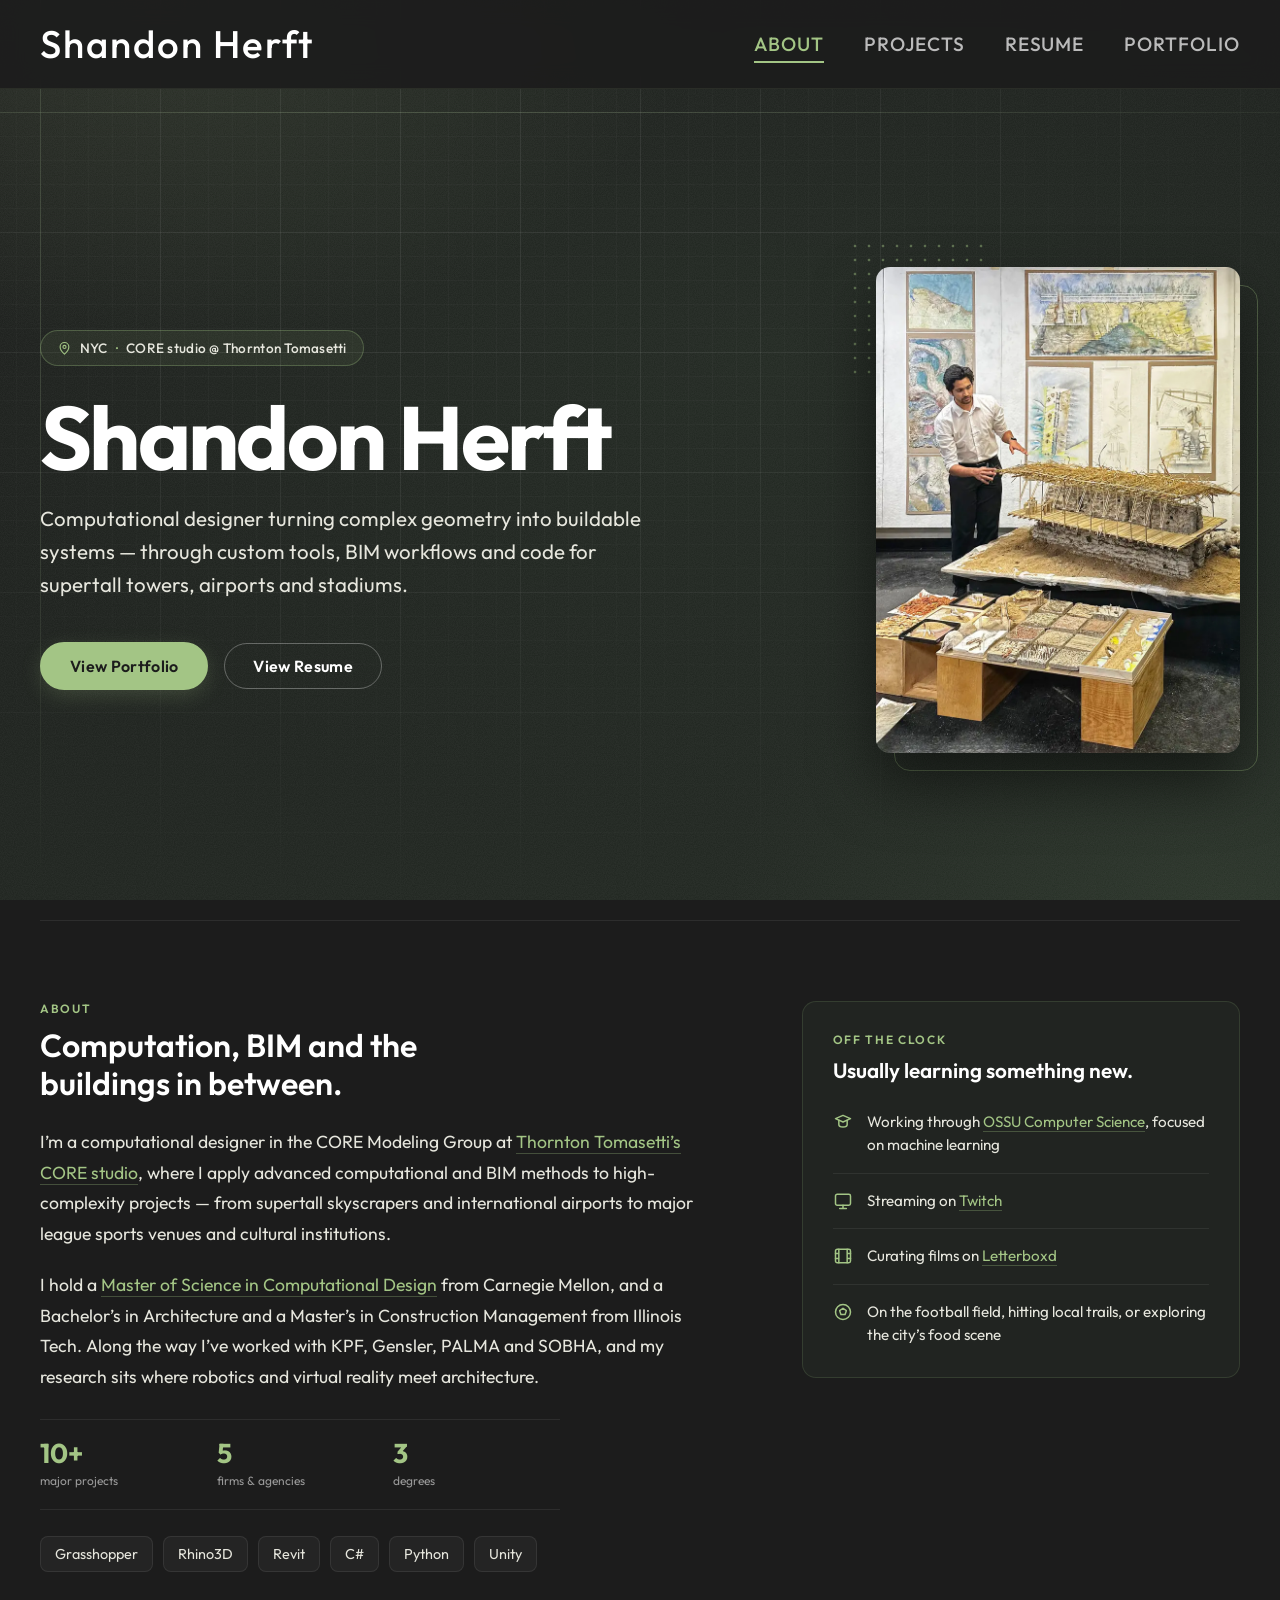
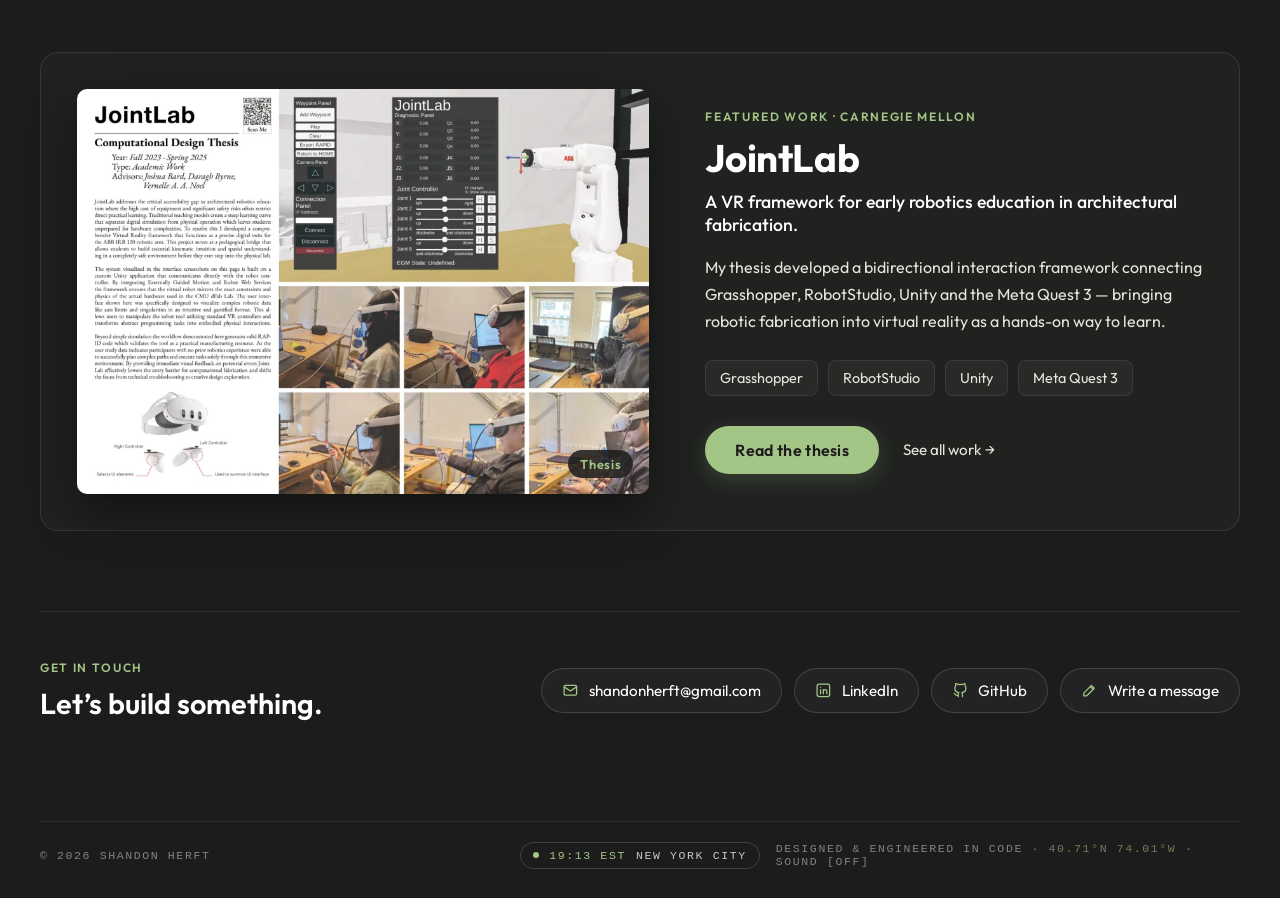
==== index.html @ fae2afbb "Add Monkeys on Keyboards and Emergence hackathon projects" ====
<!DOCTYPE html>
<html lang="en">
<head>
    <meta charset="UTF-8">
    <meta name="viewport" content="width=device-width, initial-scale=1.0, viewport-fit=cover">
    <title>Shandon Herft</title>
    <meta name="description" content="Computational Designer at Thornton Tomasetti CORE Studio">
    <link rel="canonical" href="https://shandonherft.com/">

    <!-- Open Graph -->
    <meta property="og:type" content="website">
    <meta property="og:site_name" content="Shandon Herft">
    <meta property="og:title" content="Shandon Herft">
    <meta property="og:description" content="Computational Designer at Thornton Tomasetti CORE Studio">
    <meta property="og:url" content="https://shandonherft.com/">
    <meta property="og:image" content="https://shandonherft.com/assets/og-image.png">
    <meta property="og:image:type" content="image/png">
    <meta property="og:image:width" content="1200">
    <meta property="og:image:height" content="630">
    <meta property="og:image:alt" content="Shandon Herft, Computational Designer at Thornton Tomasetti CORE Studio, beside spreads from the JointLab, CORE Projects and Drawing with Sand portfolio pages">

    <!-- Twitter -->
    <meta name="twitter:card" content="summary_large_image">
    <meta name="twitter:title" content="Shandon Herft">
    <meta name="twitter:description" content="Computational Designer at Thornton Tomasetti CORE Studio">
    <meta name="twitter:image" content="https://shandonherft.com/assets/og-image.png">
    <meta name="twitter:image:alt" content="Shandon Herft, Computational Designer at Thornton Tomasetti CORE Studio, beside spreads from the JointLab, CORE Projects and Drawing with Sand portfolio pages">

    <link rel="icon" href="favicon.svg" type="image/svg+xml">
    <link rel="icon" href="favicon-32.png" type="image/png" sizes="32x32">
    <link rel="icon" href="icon-192.png" type="image/png" sizes="192x192">
    <link rel="apple-touch-icon" href="apple-touch-icon.png">
    <meta name="theme-color" content="#1c1c1c">
    <link rel="preload" as="image" href="headshot.webp" type="image/webp">
    <link rel="preconnect" href="https://fonts.googleapis.com">
    <link rel="preconnect" href="https://fonts.gstatic.com" crossorigin>
    <link rel="stylesheet" href="https://fonts.googleapis.com/css2?family=Outfit:wght@300;400;500;600;700&display=swap">
    <link rel="stylesheet" href="styles.css?v=2">
</head>
<body>

    <header>
        <nav>
            <div class="name">
                <a href="#" onclick="showPage('about'); return false;">Shandon Herft</a>
            </div>
            <ul id="nav-links">
                <li><a href="#" onclick="showPage('about'); return false;" class="nav-link active" data-target="about" aria-current="page">ABOUT</a></li>
                <li><a href="#" onclick="showPage('projects'); return false;" class="nav-link" data-target="projects">PROJECTS</a></li>
                <li><a href="#" onclick="showPage('resume'); return false;" class="nav-link" data-target="resume">RESUME</a></li>
                <li><a href="#" onclick="showPage('portfolio'); return false;" class="nav-link" data-target="portfolio">PORTFOLIO</a></li>
            </ul>
        </nav>
    </header>

    <!-- Mobile navigation: floating glass pill, shown below 768px in place of the header links -->
    <nav class="mobile-dock" aria-label="Primary">
        <span class="dock-indicator" aria-hidden="true"></span>
        <a href="#about" onclick="showPage('about'); return false;" class="nav-link active" data-target="about" aria-current="page">About</a>
        <a href="#projects" onclick="showPage('projects'); return false;" class="nav-link" data-target="projects">Projects</a>
        <a href="#resume" onclick="showPage('resume'); return false;" class="nav-link" data-target="resume">Resume</a>
        <a href="#portfolio" onclick="showPage('portfolio'); return false;" class="nav-link" data-target="portfolio">Portfolio</a>
    </nav>

    <section id="about" class="page-content about active-section">
        <div class="introduction">

            <!-- HERO -->
            <div class="hero">
                <div class="hero-text">
                    <p class="status-badge">
                        <svg class="icon" viewBox="0 0 24 24" aria-hidden="true"><path d="M12 21s-7-6.2-7-11.5A7 7 0 0 1 19 9.5C19 14.8 12 21 12 21z"/><circle cx="12" cy="9.5" r="2.5"/></svg>
                        NYC <span class="dot-sep">&middot;</span> CORE studio @ Thornton Tomasetti
                    </p>
                    <h1 class="hero-name">Shandon Herft</h1>
                    <p class="hero-statement">Computational designer turning complex geometry into buildable systems &mdash; through custom tools, BIM workflows and code for supertall towers, airports and stadiums.</p>
                    <div class="hero-actions">
                        <a href="#portfolio" onclick="showPage('portfolio'); return false;" class="contact-button primary">View Portfolio</a>
                        <a href="#resume" onclick="showPage('resume'); return false;" class="contact-button outline">View Resume</a>
                    </div>
                </div>
                <div class="hero-portrait">
                    <picture>
                        <source srcset="headshot.webp" type="image/webp">
                        <img src="headshot.jpg" alt="Portrait of Shandon Herft" class="profile-image" width="750" height="1000" fetchpriority="high" decoding="async">
                    </picture>
                </div>
            </div>

            <!-- BIO + OFF THE CLOCK -->
            <div class="about-row">
                <div class="about-bio">
                    <p class="eyebrow">About</p>
                    <h2 class="about-title">Computation, BIM and the buildings in between.</h2>
                    <p>
                        I&rsquo;m a computational designer in the CORE Modeling Group at <a href="https://www.thorntontomasetti.com/core-studio" target="_blank" rel="noopener">Thornton Tomasetti&rsquo;s CORE studio</a>, where I apply advanced computational and BIM methods to high-complexity projects &mdash; from supertall skyscrapers and international airports to major league sports venues and cultural institutions.
                    </p>
                    <p>
                        I hold a <a href="https://www.architecture.cmu.edu/computational-design" target="_blank" rel="noopener">Master of Science in Computational Design</a> from Carnegie Mellon, and a Bachelor&rsquo;s in Architecture and a Master&rsquo;s in Construction Management from Illinois Tech. Along the way I&rsquo;ve worked with KPF, Gensler, PALMA and SOBHA, and my research sits where robotics and virtual reality meet architecture.
                    </p>
                    <dl class="resume-stats about-stats">
                        <div><dt>10+</dt><dd>major projects</dd></div>
                        <div><dt>5</dt><dd>firms &amp; agencies</dd></div>
                        <div><dt>3</dt><dd>degrees</dd></div>
                    </dl>
                    <ul class="tool-chips" aria-label="Core tools">
                        <li class="skill-badge">Grasshopper</li>
                        <li class="skill-badge">Rhino3D</li>
                        <li class="skill-badge">Revit</li>
                        <li class="skill-badge">C#</li>
                        <li class="skill-badge">Python</li>
                        <li class="skill-badge">Unity</li>
                    </ul>
                </div>

                <aside class="off-clock" aria-labelledby="off-clock-title">
                    <p class="eyebrow">Off the clock</p>
                    <h3 id="off-clock-title">Usually learning something new.</h3>
                    <ul class="off-clock-list">
                        <li>
                            <svg class="icon" viewBox="0 0 24 24" aria-hidden="true"><path d="M3 8l9-4 9 4-9 4-9-4z"/><path d="M7 10v5c0 1.7 2.2 3 5 3s5-1.3 5-3v-5"/></svg>
                            <span>Working through <a href="https://ossu.firebaseapp.com/#/" target="_blank" rel="noopener">OSSU Computer Science</a>, focused on machine learning</span>
                        </li>
                        <li>
                            <svg class="icon" viewBox="0 0 24 24" aria-hidden="true"><rect x="3" y="4" width="18" height="13" rx="2"/><path d="M8 21h8M12 17v4"/></svg>
                            <span>Streaming on <a href="https://www.twitch.tv/shaz_plays" target="_blank" rel="noopener">Twitch</a></span>
                        </li>
                        <li>
                            <svg class="icon" viewBox="0 0 24 24" aria-hidden="true"><rect x="3" y="4" width="18" height="16" rx="2"/><path d="M7 4v16M17 4v16M3 9h4M3 15h4M17 9h4M17 15h4"/></svg>
                            <span>Curating films on <a href="https://letterboxd.com/shandonherft/" target="_blank" rel="noopener">Letterboxd</a></span>
                        </li>
                        <li>
                            <svg class="icon" viewBox="0 0 24 24" aria-hidden="true"><circle cx="12" cy="12" r="9"/><path d="M12 7.5l4 2.9-1.5 4.6h-5L8 10.4z"/></svg>
                            <span>On the football field, hitting local trails, or exploring the city&rsquo;s food scene</span>
                        </li>
                    </ul>
                </aside>
            </div>

            <!-- FEATURED WORK -->
            <article class="featured-work">
                <a class="featured-media" href="assets/Shandon-Herft-Portfolio.pdf#page=4" target="_blank" rel="noopener" aria-label="Open JointLab in the portfolio PDF">
                    <img src="assets/portfolio/jointlab.webp" alt="JointLab portfolio spread" width="900" height="637" loading="lazy">
                    <span class="cover-badge">Thesis</span>
                </a>
                <div class="featured-body">
                    <p class="eyebrow">Featured work &middot; Carnegie Mellon</p>
                    <h2>JointLab</h2>
                    <p class="featured-subtitle">A VR framework for early robotics education in architectural fabrication.</p>
                    <p>My thesis developed a bidirectional interaction framework connecting Grasshopper, RobotStudio, Unity and the Meta Quest 3 &mdash; bringing robotic fabrication into virtual reality as a hands-on way to learn.</p>
                    <ul class="tool-chips" aria-label="Tools used">
                        <li class="skill-badge">Grasshopper</li>
                        <li class="skill-badge">RobotStudio</li>
                        <li class="skill-badge">Unity</li>
                        <li class="skill-badge">Meta Quest 3</li>
                    </ul>
                    <div class="featured-actions">
                        <a href="https://kilthub.cmu.edu/articles/thesis/JointLab_A_VR_Framework_for_Early_Robotics_Education_in_Architectural_Fabrication/29251010" target="_blank" rel="noopener" class="contact-button primary">Read the thesis</a>
                        <a href="#portfolio" onclick="showPage('portfolio'); return false;" class="text-link">See all work &rarr;</a>
                    </div>
                </div>
            </article>

            <!-- CONTACT -->
            <div class="contact-section">
                <div class="contact-intro">
                    <p class="eyebrow">Get in touch</p>
                    <h2>Let&rsquo;s build something.</h2>
                </div>
                <div class="contact-row">
                    <a href="mailto:shandonherft@gmail.com" class="contact-chip" id="email-link">
                        <svg class="icon" viewBox="0 0 24 24" aria-hidden="true"><rect x="3" y="5" width="18" height="14" rx="2"/><path d="M3 7l9 6 9-6"/></svg>
                        <span>shandonherft@gmail.com</span>
                    </a>
                    <a href="https://www.linkedin.com/in/shandonherft/" target="_blank" rel="noopener" class="contact-chip">
                        <svg class="icon" viewBox="0 0 24 24" aria-hidden="true"><rect x="3" y="3" width="18" height="18" rx="3"/><path d="M8 11v6M8 7.5v.01M12 17v-6M12 13.5a2.5 2.5 0 0 1 5 0V17"/></svg>
                        <span>LinkedIn</span>
                    </a>
                    <a href="https://github.com/sherft2607" target="_blank" rel="noopener" class="contact-chip">
                        <svg class="icon" viewBox="0 0 24 24" aria-hidden="true"><path d="M9 19c-4 1.5-4-2-6-2.5M15 21v-3.5a3 3 0 0 0-.8-2.3c2.8-.3 5.8-1.4 5.8-6.2a4.8 4.8 0 0 0-1.3-3.3 4.5 4.5 0 0 0-.1-3.3s-1.1-.3-3.5 1.3a12 12 0 0 0-6.2 0C6.5 2.1 5.4 2.4 5.4 2.4a4.5 4.5 0 0 0-.1 3.3A4.8 4.8 0 0 0 4 9c0 4.8 3 5.9 5.8 6.2a3 3 0 0 0-.8 2.3V21"/></svg>
                        <span>GitHub</span>
                    </a>
                    <button type="button" class="contact-chip" id="msgToggle" aria-expanded="false" aria-controls="msgPanel">
                        <svg class="icon" viewBox="0 0 24 24" aria-hidden="true"><path d="M4 20h4L19 9l-4-4L4 16v4z"/><path d="M13.5 6.5l4 4"/></svg>
                        <span>Write a message</span>
                    </button>
                </div>
            </div>

            <!-- Message panel: a drafting-sheet form that expands below the contact chips, sent via Web3Forms -->
            <div class="msg-panel" id="msgPanel" inert>
                <div class="msg-panel-inner">
                    <div class="msg-sheet">
                        <div class="msg-titleblock">
                            <span class="msg-ref">MSG-01</span>
                            <span class="msg-owner">Shandon Herft</span>
                            <button type="button" class="msg-close" id="msgClose" aria-label="Close message form">&times;</button>
                        </div>

                        <form class="msg-form" id="msgForm" action="https://api.web3forms.com/submit" method="POST">
                            <input type="hidden" name="access_key" value="a2eb7c0f-bd2b-4712-bf1a-d52ea7cee1dd">
                            <input type="hidden" name="subject" value="Portfolio message">
                            <input type="hidden" name="from_name" value="shandonherft.com">
                            <!-- Honeypot: hidden from people, filled in by bots; Web3Forms drops those submissions -->
                            <input type="checkbox" name="botcheck" class="msg-botcheck" tabindex="-1" autocomplete="off">

                            <fieldset class="msg-topics">
                                <legend class="msg-label">What&rsquo;s this about?</legend>
                                <div class="msg-pills">
                                    <label class="msg-pill"><input type="radio" name="topic" value="Opportunity" checked><span>Opportunity</span></label>
                                    <label class="msg-pill"><input type="radio" name="topic" value="Collaboration"><span>Collaboration</span></label>
                                    <label class="msg-pill"><input type="radio" name="topic" value="Just saying hi"><span>Just saying hi</span></label>
                                </div>
                            </fieldset>

                            <div class="msg-fields">
                                <div class="msg-field">
                                    <label class="msg-label" for="msgName">Name</label>
                                    <input type="text" id="msgName" name="name" autocomplete="name" required>
                                </div>
                                <div class="msg-field">
                                    <label class="msg-label" for="msgEmail">Email</label>
                                    <input type="email" id="msgEmail" name="email" autocomplete="email" required>
                                </div>
                                <div class="msg-field msg-field-wide">
                                    <label class="msg-label" for="msgBody">Message</label>
                                    <textarea id="msgBody" name="message" rows="5" required></textarea>
                                </div>
                            </div>

                            <div class="msg-footer">
                                <p class="msg-status" id="msgStatus" role="status" aria-live="polite"></p>
                                <button type="submit" class="msg-send" id="msgSend">
                                    <span class="msg-send-label">Send</span>
                                    <svg class="icon msg-send-arrow" viewBox="0 0 24 24" aria-hidden="true"><path d="M5 12h14M13 6l6 6-6 6"/></svg>
                                    <span class="msg-spinner" aria-hidden="true"></span>
                                </button>
                            </div>
                        </form>

                        <div class="msg-success" id="msgSuccess" hidden tabindex="-1">
                            <svg class="msg-check" viewBox="0 0 48 48" aria-hidden="true"><circle cx="24" cy="24" r="21"/><path d="M14 24.5l7 7 13-14"/></svg>
                            <div>
                                <p class="msg-success-title">Message sent.</p>
                                <p class="msg-success-text" id="msgSuccessText">I&rsquo;ll reply within a couple of days.</p>
                            </div>
                            <button type="button" class="msg-again" id="msgAgain">Send another</button>
                        </div>
                    </div>
                </div>
            </div>

        </div>
    </section>

    <section id="projects" class="page-content projects">
        <div class="projects-header">
            <div class="page-title">
                <p class="eyebrow page-owner">Shandon Herft</p>
                <h1>PROJECTS</h1>
            </div>
        </div>

        <div class="projects-grid">
<div class="project-card" onclick="openProject('4site')" data-category="all">
<div class="project-image-wrapper">
<div class="project-image" style="background-image: url('assets/projects/4site/hero.webp'); background-size: cover; background-position: center;"></div>
<div class="project-overlay"></div>
</div>
<div class="project-info">
<div class="project-tags">
<span class="project-tag">AEC Tech NYC</span>
<span class="project-tag">3D Map</span>
</div>
<h3 class="project-title">4site</h3>
<p class="project-description">A citywide 3D map of NYC that surfaces public records for a site and its touching neighbors before construction starts.</p>
<div class="read-more-link">View Project &rarr;</div>
</div>
</div>
<div class="project-card" onclick="openProject('throwshade')" data-category="all">
<div class="project-image-wrapper">
<div class="project-image" style="background-image: url('assets/projects/throwshade/hero.webp'); background-size: cover; background-position: center;"></div>
<div class="project-overlay"></div>
</div>
<div class="project-info">
<div class="project-tags">
<span class="project-tag">AEC Tech Chicago</span>
<span class="project-tag">PWA</span>
</div>
<h3 class="project-title">throwShade</h3>
<p class="project-description">Beli for architecture: a social app for logging, rating, and discovering buildings worldwide on open data.</p>
<div class="read-more-link">View Project &rarr;</div>
</div>
</div>
<div class="project-card" onclick="openProject('monkeys-on-keyboards')" data-category="all">
<div class="project-image-wrapper">
<div class="project-image" style="background-image: url('assets/projects/monkeys-on-keyboards/hero.webp'); background-size: cover; background-position: center;"></div>
<div class="project-overlay"></div>
</div>
<div class="project-info">
<div class="project-tags">
<span class="project-tag">AEC Tech Boston</span>
<span class="project-tag">3D Canvas</span>
</div>
<h3 class="project-title">Monkeys on Keyboards</h3>
<p class="project-description">A collaborative React Three Fiber 3D playground with Rhino matrix imports and FAL AI rendering, co-built live at AEC Tech Boston.</p>
<div class="read-more-link">View Project &rarr;</div>
</div>
</div>
<div class="project-card" onclick="openProject('emergence')" data-category="all">
<div class="project-image-wrapper">
<div class="project-image" style="background-image: url('assets/projects/emergence/hero.webp'); background-size: cover; background-position: center;"></div>
<div class="project-overlay"></div>
</div>
<div class="project-info">
<div class="project-tags">
<span class="project-tag">AEC Tech NYC</span>
<span class="project-tag">Unreal Engine</span>
</div>
<h3 class="project-title">Emergence</h3>
<p class="project-description">A computational design game turning Rhino, Grasshopper (Wasp), and Unreal Engine 5 modular aggregations into an interactive challenge.</p>
<div class="read-more-link">View Project &rarr;</div>
</div>
</div>
<div class="project-card" onclick="openProject('listworth')" data-category="all">
<div class="project-image-wrapper">
<div class="project-image" style="background-image: url('assets/projects/listworth/hero.webp'); background-size: cover; background-position: center;"></div>
<div class="project-overlay"></div>
</div>
<div class="project-info">
<div class="project-tags">
<span class="project-tag">Web App</span>
<span class="project-tag">PWA</span>
</div>
<h3 class="project-title">ListWorth</h3>
<p class="project-description">A mobile-first, offline-first PWA that tracks how much an AMC Stubs A-List membership saves you.</p>
<div class="read-more-link">View Project &rarr;</div>
</div>
</div>
<form class="projects-gate" id="projectsGate">
            <svg class="gate-icon" viewBox="0 0 24 24" aria-hidden="true"><rect x="5" y="11" width="14" height="9" rx="2"/><path d="M8 11V8a4 4 0 0 1 8 0v3"/></svg>
            <p class="eyebrow">Private</p>
            <h2>More projects</h2>
            <p class="gate-note">Have a password? Enter it to view the private projects.</p>
            <input type="password" id="projectsPassword" placeholder="Password" aria-label="Password" autocomplete="current-password" required>
            <button type="submit" class="contact-button primary" id="projectsUnlock">Unlock</button>
            <p class="gate-status" id="projectsStatus" role="status" aria-live="polite"></p>
        </form>
        </div>
    
    </section>

    <section id="resume" class="page-content resume">
        <div class="resume-header">
            <div class="page-title">
                <p class="eyebrow page-owner">Shandon Herft</p>
                <h1>RESUME</h1>
            </div>
            <a href="assets/Shandon-Herft-Resume.pdf" class="contact-button primary" download>Download PDF</a>
        </div>

        <div class="resume-layout">
            <aside class="resume-aside">
                <div class="resume-card">
                    <p class="eyebrow">Currently</p>
                    <h2>Computational Designer</h2>
                    <p class="resume-card-org">CORE studio &middot; Thornton Tomasetti</p>
                    <p class="resume-card-loc">New York City</p>
                    <dl class="resume-stats">
                        <div><dt>10+</dt><dd>major projects</dd></div>
                        <div><dt>5</dt><dd>firms &amp; agencies</dd></div>
                        <div><dt>3</dt><dd>degrees</dd></div>
                    </dl>
                    <div class="resume-card-actions">
                        <a href="assets/Shandon-Herft-Resume.pdf" class="contact-button primary" download>Download PDF <span class="file-meta">121 KB</span></a>
                        <a href="assets/Shandon-Herft-Resume.pdf" class="text-link" target="_blank" rel="noopener">Open in browser &rarr;</a>
                    </div>
                </div>
            </aside>

            <div class="resume-main">
                <section class="resume-block">
                    <h2 class="block-title"><span>01</span>Experience</h2>
                    <ol class="timeline">
                        <li class="timeline-item current">
                            <div class="timeline-date">Jul 2025 — Present</div>
                            <div class="timeline-body">
                                <h3>Computational Designer</h3>
                                <p class="timeline-org"><a href="https://www.thorntontomasetti.com/core-studio" target="_blank" rel="noopener">CORE studio at Thornton Tomasetti</a><span>New York, NY</span></p>
                                <ul class="timeline-points">
                                    <li>Contributed to over ten large-scale projects across the commercial, sports, aviation and cultural sectors, including supertall skyscrapers, international airports and major league sports venues, using advanced computational and BIM methodologies.</li>
                                    <li>Developed a firm-wide technical training series with example resources, hybrid teaching sessions and bi-weekly office hours to drive adoption of computational workflows.</li>
                                    <li>Spearheading LinkedIn marketing strategy and content creation for AECTech.</li>
                                </ul>
                            </div>
                        </li>
                        <li class="timeline-item">
                            <div class="timeline-date">Jun — Aug 2024</div>
                            <div class="timeline-body">
                                <h3>Computational Design Intern</h3>
                                <p class="timeline-org"><a href="https://www.kpf.com/" target="_blank" rel="noopener">Kohn Pedersen Fox</a><span>New York, NY</span></p>
                                <ul class="timeline-points">
                                    <li>Built custom Grasshopper components in GhPython and C# for sorting collinear points, edges and planes by normals, axes and vectors.</li>
                                    <li>Designed facades and frit patterns for the Cloud project with Image Sampler, and attractor-based triangular roof patterning for Jeddah Marina.</li>
                                    <li>Beta-tested KPF&rsquo;s Grasshopper assessment and alpha-tested Grasshopper 2.0.</li>
                                </ul>
                            </div>
                        </li>
                        <li class="timeline-item">
                            <div class="timeline-date">Jan — Apr 2023</div>
                            <div class="timeline-body">
                                <h3>Engineering &amp; Architecture Intern</h3>
                                <p class="timeline-org"><a href="https://www.transitchicago.com/" target="_blank" rel="noopener">Chicago Transit Authority</a><span>Chicago, IL</span></p>
                                <ul class="timeline-points">
                                    <li>Contributed to the Clark/Lake Station Redevelopment with Illinois Tech and CTA teams, improving connectivity with the upcoming Google Headquarters.</li>
                                    <li>Took part in site visits and analysis for the Red Line Extension.</li>
                                </ul>
                            </div>
                        </li>
                        <li class="timeline-item">
                            <div class="timeline-date">Aug — Dec 2022</div>
                            <div class="timeline-body">
                                <h3>Architectural Intern</h3>
                                <p class="timeline-org"><a href="https://palma.global/" target="_blank" rel="noopener">PALMA</a><span>Chicago, IL</span></p>
                                <ul class="timeline-points">
                                    <li>Designed restroom layouts and plumbing for Level 8 of the East and West Towers at R3 Towers, Fort Lauderdale.</li>
                                    <li>Researched, designed and modeled Level 8 cabanas and produced diagrams for the World Sports City project.</li>
                                </ul>
                            </div>
                        </li>
                        <li class="timeline-item">
                            <div class="timeline-date">Jun — Aug 2022</div>
                            <div class="timeline-body">
                                <h3>Architectural Intern</h3>
                                <p class="timeline-org"><a href="https://www.gensler.com/" target="_blank" rel="noopener">Gensler</a><span>Chicago, IL</span></p>
                                <ul class="timeline-points">
                                    <li>Developed diagrams and 3D models for five confidential projects in Schematic Design and Design Development.</li>
                                    <li>Collaborated on the North Central Region intern research project, &ldquo;The Next Industrial Frontier,&rdquo; on supply chain management.</li>
                                </ul>
                            </div>
                        </li>
                    </ol>
                </section>

                <section class="resume-block">
                    <h2 class="block-title"><span>02</span>Education</h2>
                    <div class="edu-grid">
                        <article class="edu-card">
                            <p class="eyebrow">2023 &mdash; 2025 &middot; Pittsburgh, PA</p>
                            <h3><a href="https://www.cmu.edu/" target="_blank" rel="noopener">Carnegie Mellon University</a></h3>
                            <p class="edu-degree">M.S. Computational Design</p>
                            <p class="edu-note">Autodesk ACADIA BIPOC Student Scholarship (2023) &middot; CMU Merit Scholarship (2023&ndash;25)</p>
                        </article>
                        <article class="edu-card">
                            <p class="eyebrow">2018 &mdash; 2023 &middot; Chicago, IL</p>
                            <h3><a href="https://www.iit.edu/" target="_blank" rel="noopener">Illinois Institute of Technology</a></h3>
                            <p class="edu-degree">Bachelor of Architecture, Cum Laude</p>
                            <p class="edu-degree">M.Eng. Construction Engineering &amp; Management</p>
                            <p class="edu-note">Dean&rsquo;s List 2018&ndash;23 &middot; NOMASiit Vice-President &middot; iitAIAS Computational Design Lab Chair</p>
                        </article>
                    </div>
                </section>

                <section class="resume-block">
                    <h2 class="block-title"><span>03</span>Skills &amp; Tools</h2>
                    <div class="skill-filters" role="group" aria-label="Filter skills">
                        <button class="skill-filter active" data-skill-filter="all" aria-pressed="true">All <span>53</span></button>
                        <button class="skill-filter" data-skill-filter="modeling" aria-pressed="false">Modeling &amp; BIM <span>11</span></button>
                        <button class="skill-filter" data-skill-filter="code" aria-pressed="false">Programming <span>14</span></button>
                        <button class="skill-filter" data-skill-filter="viz" aria-pressed="false">Visualization <span>9</span></button>
                        <button class="skill-filter" data-skill-filter="design" aria-pressed="false">Presentation <span>9</span></button>
                        <button class="skill-filter" data-skill-filter="analysis" aria-pressed="false">Analysis &amp; Engineering <span>10</span></button>
                    </div>
                    <ul class="skill-cloud">
                        <li class="skill-badge" data-skill="modeling">Rhino3D</li>
                        <li class="skill-badge" data-skill="modeling">Grasshopper</li>
                        <li class="skill-badge" data-skill="modeling">Revit</li>
                        <li class="skill-badge" data-skill="modeling">Dynamo</li>
                        <li class="skill-badge" data-skill="modeling">AutoCAD</li>
                        <li class="skill-badge" data-skill="modeling">SketchUp</li>
                        <li class="skill-badge" data-skill="modeling">Maya</li>
                        <li class="skill-badge" data-skill="modeling">Blender</li>
                        <li class="skill-badge" data-skill="modeling">Houdini</li>
                        <li class="skill-badge" data-skill="modeling">OpenStudio</li>
                        <li class="skill-badge" data-skill="modeling">ShapeDiver</li>
                        <li class="skill-badge" data-skill="code">Python</li>
                        <li class="skill-badge" data-skill="code">C#</li>
                        <li class="skill-badge" data-skill="code">JavaScript</li>
                        <li class="skill-badge" data-skill="code">Java</li>
                        <li class="skill-badge" data-skill="code">Kotlin</li>
                        <li class="skill-badge" data-skill="code">C</li>
                        <li class="skill-badge" data-skill="code">HTML/CSS</li>
                        <li class="skill-badge" data-skill="code">Git</li>
                        <li class="skill-badge" data-skill="code">RAPID</li>
                        <li class="skill-badge" data-skill="code">R</li>
                        <li class="skill-badge" data-skill="code">Bash</li>
                        <li class="skill-badge" data-skill="code">OpenCV</li>
                        <li class="skill-badge" data-skill="code">Arduino</li>
                        <li class="skill-badge" data-skill="code">Bootstrap</li>
                        <li class="skill-badge" data-skill="viz">Unity</li>
                        <li class="skill-badge" data-skill="viz">Unreal Engine</li>
                        <li class="skill-badge" data-skill="viz">Enscape</li>
                        <li class="skill-badge" data-skill="viz">V-Ray</li>
                        <li class="skill-badge" data-skill="viz">3DS Max</li>
                        <li class="skill-badge" data-skill="viz">Lumion</li>
                        <li class="skill-badge" data-skill="viz">Twinmotion</li>
                        <li class="skill-badge" data-skill="viz">Cinema 4D</li>
                        <li class="skill-badge" data-skill="viz">Premiere Pro</li>
                        <li class="skill-badge" data-skill="design">Photoshop</li>
                        <li class="skill-badge" data-skill="design">Illustrator</li>
                        <li class="skill-badge" data-skill="design">InDesign</li>
                        <li class="skill-badge" data-skill="design">Figma</li>
                        <li class="skill-badge" data-skill="design">Sketch</li>
                        <li class="skill-badge" data-skill="design">Miro</li>
                        <li class="skill-badge" data-skill="design">WordPress</li>
                        <li class="skill-badge" data-skill="design">Microsoft Office</li>
                        <li class="skill-badge" data-skill="design">Google Suite</li>
                        <li class="skill-badge" data-skill="analysis">ETABS</li>
                        <li class="skill-badge" data-skill="analysis">SAP2000</li>
                        <li class="skill-badge" data-skill="analysis">Tekla</li>
                        <li class="skill-badge" data-skill="analysis">RAM</li>
                        <li class="skill-badge" data-skill="analysis">Solibri</li>
                        <li class="skill-badge" data-skill="analysis">Bluebeam Revu</li>
                        <li class="skill-badge" data-skill="analysis">Primavera P6</li>
                        <li class="skill-badge" data-skill="analysis">RS Means</li>
                        <li class="skill-badge" data-skill="analysis">Bentley Infrastructure</li>
                        <li class="skill-badge" data-skill="analysis">360 Glue</li>
                    </ul>
                </section>

                <section class="resume-block resume-extras">
                    <div>
                        <h2 class="block-title"><span>04</span>Publications</h2>
                        <ul class="plain-list">
                            <li><a href="https://kilthub.cmu.edu/articles/thesis/JointLab_A_VR_Framework_for_Early_Robotics_Education_in_Architectural_Fabrication/29251010" target="_blank" rel="noopener">JointLab: A VR Framework</a><span>Carnegie Mellon &middot; Spring 2025</span></li>
                            <li>Rethinking Automation in Construction<span>Carnegie Mellon &middot; Fall 2023</span></li>
                        </ul>
                    </div>
                    <div>
                        <h2 class="block-title"><span>05</span>Certifications</h2>
                        <ul class="plain-list">
                            <li>Revit Architecture Certified Professional</li>
                            <li>SketchUp Certified User</li>
                            <li>Foundational C# with Microsoft</li>
                        </ul>
                    </div>
                </section>
            </div>
        </div>
    </section>

    <section id="portfolio" class="page-content portfolio">
        <div class="portfolio-introduction">
            <div class="portfolio-header">
                <div class="page-title">
                    <p class="eyebrow page-owner">Shandon Herft</p>
                    <h1>PORTFOLIO</h1>
                </div>
            </div>

            <div class="portfolio-feature">
                <a class="portfolio-stack" href="assets/Shandon-Herft-Portfolio.pdf" target="_blank" rel="noopener" aria-label="Open the portfolio PDF">
                    <img class="stack-layer stack-back" src="assets/portfolio/fisk.webp" alt="" width="900" height="637" aria-hidden="true">
                    <img class="stack-layer stack-mid" src="assets/portfolio/jointlab.webp" alt="" width="900" height="637" aria-hidden="true">
                    <span class="portfolio-cover">
                        <img src="assets/portfolio/cover.webp" alt="Shandon J. Herft Design Portfolio cover" width="1600" height="1132">
                        <span class="cover-badge">32 pages</span>
                    </span>
                </a>

                <div class="portfolio-details">
                    <p class="eyebrow">Design Portfolio</p>
                    <h2>Selected Works<br>2021 &mdash; 2026</h2>
                    <p class="portfolio-summary">Ten projects spanning a VR robotics thesis, computational research, studio architecture and professional work at CORE studio, KPF and beyond.</p>
                    <dl class="portfolio-meta">
                        <div><dt>Pages</dt><dd>32</dd></div>
                        <div><dt>Format</dt><dd>A3 landscape</dd></div>
                        <div><dt>File</dt><dd>PDF &middot; 18 MB</dd></div>
                    </dl>
                    <div class="portfolio-actions">
                        <a href="assets/Shandon-Herft-Portfolio.pdf" class="contact-button primary" target="_blank" rel="noopener">View Portfolio</a>
                        <a href="assets/Shandon-Herft-Portfolio.pdf" class="contact-button outline" download>Download PDF</a>
                    </div>
                </div>
            </div>

            <div class="spreads-header">
                <h2 class="block-title"><span>&mdash;</span>Inside</h2>
                <p>Tap a spread to preview it, or a title to jump to that page in the PDF.</p>
            </div>
            <ul class="spreads">
                <li class="spread">
                    <button class="spread-thumb" data-index="0" aria-label="Preview JointLab">
                        <img src="assets/portfolio/jointlab.webp" alt="JointLab portfolio spread" loading="lazy" width="900" height="637">
                    </button>
                    <a class="spread-caption" href="assets/Shandon-Herft-Portfolio.pdf#page=4" target="_blank" rel="noopener">
                        <span class="spread-title">JointLab</span>
                        <span class="spread-meta">Computational Design Thesis · 2023–25</span>
                    </a>
                </li>
                <li class="spread">
                    <button class="spread-thumb" data-index="1" aria-label="Preview Recursive Aggregations">
                        <img src="assets/portfolio/recursive-aggregations.webp" alt="Recursive Aggregations portfolio spread" loading="lazy" width="900" height="637">
                    </button>
                    <a class="spread-caption" href="assets/Shandon-Herft-Portfolio.pdf#page=8" target="_blank" rel="noopener">
                        <span class="spread-title">Recursive Aggregations</span>
                        <span class="spread-meta">iitComputational Design Lab · 2022</span>
                    </a>
                </li>
                <li class="spread">
                    <button class="spread-thumb" data-index="2" aria-label="Preview Robotics">
                        <img src="assets/portfolio/robotics.webp" alt="Robotics portfolio spread" loading="lazy" width="900" height="637">
                    </button>
                    <a class="spread-caption" href="assets/Shandon-Herft-Portfolio.pdf#page=10" target="_blank" rel="noopener">
                        <span class="spread-title">Robotics</span>
                        <span class="spread-meta">Carnegie Mellon Computation · 2023–24</span>
                    </a>
                </li>
                <li class="spread">
                    <button class="spread-thumb" data-index="3" aria-label="Preview Silver Clouds">
                        <img src="assets/portfolio/silver-clouds.webp" alt="Silver Clouds portfolio spread" loading="lazy" width="900" height="637">
                    </button>
                    <a class="spread-caption" href="assets/Shandon-Herft-Portfolio.pdf#page=12" target="_blank" rel="noopener">
                        <span class="spread-title">Silver Clouds</span>
                        <span class="spread-meta">Carnegie Mellon Computation · 2023–24</span>
                    </a>
                </li>
                <li class="spread">
                    <button class="spread-thumb" data-index="4" aria-label="Preview Drawing with Sand">
                        <img src="assets/portfolio/drawing-with-sand.webp" alt="Drawing with Sand portfolio spread" loading="lazy" width="900" height="637">
                    </button>
                    <a class="spread-caption" href="assets/Shandon-Herft-Portfolio.pdf#page=14" target="_blank" rel="noopener">
                        <span class="spread-title">Drawing with Sand</span>
                        <span class="spread-meta">Lo-Tek Architecture in the Desert · 2022</span>
                    </a>
                </li>
                <li class="spread">
                    <button class="spread-thumb" data-index="5" aria-label="Preview Arrival">
                        <img src="assets/portfolio/arrival.webp" alt="Arrival portfolio spread" loading="lazy" width="900" height="637">
                    </button>
                    <a class="spread-caption" href="assets/Shandon-Herft-Portfolio.pdf#page=20" target="_blank" rel="noopener">
                        <span class="spread-title">Arrival</span>
                        <span class="spread-meta">The Chicago Studio · 2023</span>
                    </a>
                </li>
                <li class="spread">
                    <button class="spread-thumb" data-index="6" aria-label="Preview Fisk Generating Station">
                        <img src="assets/portfolio/fisk.webp" alt="Fisk Generating Station portfolio spread" loading="lazy" width="900" height="637">
                    </button>
                    <a class="spread-caption" href="assets/Shandon-Herft-Portfolio.pdf#page=24" target="_blank" rel="noopener">
                        <span class="spread-title">Fisk Generating Station</span>
                        <span class="spread-meta">An Equitable Food Distribution Network · 2021–22</span>
                    </a>
                </li>
                <li class="spread">
                    <button class="spread-thumb" data-index="7" aria-label="Preview CORE Projects">
                        <img src="assets/portfolio/core-projects.webp" alt="CORE Projects portfolio spread" loading="lazy" width="900" height="637">
                    </button>
                    <a class="spread-caption" href="assets/Shandon-Herft-Portfolio.pdf#page=28" target="_blank" rel="noopener">
                        <span class="spread-title">CORE Projects</span>
                        <span class="spread-meta">Thornton Tomasetti · 2025</span>
                    </a>
                </li>
                <li class="spread">
                    <button class="spread-thumb" data-index="8" aria-label="Preview KPF Plugin Development">
                        <img src="assets/portfolio/kpf-plugins.webp" alt="KPF Plugin Development portfolio spread" loading="lazy" width="900" height="637">
                    </button>
                    <a class="spread-caption" href="assets/Shandon-Herft-Portfolio.pdf#page=29" target="_blank" rel="noopener">
                        <span class="spread-title">KPF Plugin Development</span>
                        <span class="spread-meta">Kohn Pedersen Fox · 2024</span>
                    </a>
                </li>
                <li class="spread">
                    <button class="spread-thumb" data-index="9" aria-label="Preview Poke Poke &amp; Lowcounty Chinatown">
                        <img src="assets/portfolio/poke-poke.webp" alt="Poke Poke &amp; Lowcounty Chinatown portfolio spread" loading="lazy" width="900" height="637">
                    </button>
                    <a class="spread-caption" href="assets/Shandon-Herft-Portfolio.pdf#page=30" target="_blank" rel="noopener">
                        <span class="spread-title">Poke Poke &amp; Lowcounty Chinatown</span>
                        <span class="spread-meta">Professional · 2021</span>
                    </a>
                </li>
            </ul>
        </div>
    </section>

    <!-- Site footer: a title-block sign-off shared by every page -->
    <footer class="site-footer">
        <div class="site-footer-inner">
            <span>&copy; 2026 Shandon Herft</span>
            <span class="site-footer-clock">
                <span class="site-footer-dot" aria-hidden="true"></span>
                <time id="nycTime">--:--</time>
                <span>New York City</span>
            </span>
            <span class="site-footer-note">Designed &amp; engineered in code <span class="site-footer-coord"><span class="site-footer-sep">&middot; </span>40.71&deg;N 74.01&deg;W</span><span class="site-footer-sep"> &middot; </span><button type="button" class="site-footer-sound" id="soundToggle" aria-pressed="false">Sound [<span class="sound-state">OFF</span>]</button></span>
        </div>
    </footer>

    <div id="projectModal" class="modal">
        <div class="modal-content">
            <span class="close-modal" onclick="closeProjectModal()">&times;</span>
            <div id="modalVideoWrap" class="modal-video-wrap" hidden>
                <video id="modalVideo" class="modal-video" controls playsinline preload="none"></video>
                <button type="button" id="modalVideoCover" class="modal-video-cover" aria-label="Play project video">
                    <img id="modalVideoPoster" src="" alt="">
                    <span class="modal-play-btn" aria-hidden="true">
                        <svg viewBox="0 0 24 24"><path d="M8 5v14l11-7z"/></svg>
                    </span>
                </button>
            </div>
            <img id="modalImg" src="" alt="Project Image" class="modal-header-image">
            <div class="modal-body">
                <div class="modal-tags" id="modalTags">
                    </div>
                <h2 class="modal-title" id="modalTitle">Project Title</h2>
                <div class="modal-text" id="modalDesc">
                    </div>
                <div class="modal-gallery" id="modalGallery"></div>
            </div>
        </div>
    </div>

    <div id="lightbox" class="lightbox">
        <span class="lightbox-close" onclick="closeLightbox()">&times;</span>
        <a class="lightbox-prev" onclick="changeImage(-1)">&#10094;</a>
        <a class="lightbox-next" onclick="changeImage(1)">&#10095;</a>
        <img class="lightbox-content" id="lightboxImg">
    </div>

    <div id="emailToast" class="email-toast" role="status" aria-live="polite">
        <span>Copied <strong>shandonherft@gmail.com</strong> to your clipboard.</span>
        <a href="https://mail.google.com/mail/?view=cm&amp;fs=1&amp;to=shandonherft@gmail.com" target="_blank" rel="noopener">Open in Gmail &rarr;</a>
    </div>

    <script src="script.js?v=3" defer></script>
</body>
</html>
---- styles.css ----
/* --- GLOBAL STYLES --- */
* {
    box-sizing: border-box;
}

html, body {
    margin: 0;
    padding: 0;
    width: 100%;
    min-height: 100vh; 
    font-family: 'Outfit', sans-serif;
    color: #fff;
    /* clip (not hidden) so body doesn't become a scroll container, which would break position: sticky */
    overflow-x: hidden;
    overflow-x: clip;
    padding-top: 60px;
}

/* --- BACKGROUND: AMBIENT GLOW + CAD VIEWPORT GRID --- */
/* Base colour for overscroll and anything outside the fixed layers */
html { background-color: #1c1c1c; }

/* Both layers are fixed to the viewport, behind all content, and static */
body::before,
body::after {
    content: '';
    position: fixed;
    inset: 0;
    z-index: -1;
    pointer-events: none;
}

/* Ambient glow: deep charcoal to dark forest, lit by soft sage from the
   upper left, with a faint grain so the gradients don't band */
body::before {
    background:
        url("data:image/svg+xml,%3Csvg xmlns='http://www.w3.org/2000/svg' width='160' height='160'%3E%3Cfilter id='n'%3E%3CfeTurbulence type='fractalNoise' baseFrequency='0.9' numOctaves='2' stitchTiles='stitch'/%3E%3CfeColorMatrix values='0 0 0 0 1 0 0 0 0 1 0 0 0 0 1 0.06 0 0 0 0'/%3E%3C/filter%3E%3Crect width='100%25' height='100%25' filter='url(%23n)'/%3E%3C/svg%3E"),
        radial-gradient(60% 55% at 12% 0%, rgba(163, 197, 133, 0.13), transparent 70%), /* Sage key light */
        radial-gradient(55% 50% at 95% 100%, rgba(120, 160, 110, 0.09), transparent 70%), /* Forest fill */
        radial-gradient(90% 70% at 60% 40%, rgba(36, 44, 36, 0.7), transparent 75%),
        linear-gradient(160deg, #1a1b1a 0%, #1d211d 50%, #222922 100%);
}

/* Viewport grid, like a Rhino/CAD drawing plane: minor lines every 24px, a
   major line every 5th, and sage world axes through the origin, faded out
   toward the edges so it reads as a plane rather than graph paper. The origin
   sits on the content's left edge, so the Y axis doubles as a margin line. */
body::after {
    --grid-minor: 24px;
    --grid-major: 120px;
    --origin-x: max(40px, calc((100vw - 1400px) / 2 + 40px));
    --origin-y: 112px;
    background-image:
        linear-gradient(rgba(163, 197, 133, 0.16), rgba(163, 197, 133, 0.16)), /* Y axis */
        linear-gradient(rgba(163, 197, 133, 0.16), rgba(163, 197, 133, 0.16)), /* X axis */
        linear-gradient(rgba(255, 255, 255, 0.05) 1px, transparent 1px),
        linear-gradient(90deg, rgba(255, 255, 255, 0.05) 1px, transparent 1px),
        linear-gradient(rgba(255, 255, 255, 0.022) 1px, transparent 1px),
        linear-gradient(90deg, rgba(255, 255, 255, 0.022) 1px, transparent 1px);
    background-size:
        1px 100%,
        100% 1px,
        var(--grid-major) var(--grid-major),
        var(--grid-major) var(--grid-major),
        var(--grid-minor) var(--grid-minor),
        var(--grid-minor) var(--grid-minor);
    background-position:
        var(--origin-x) 0,
        0 var(--origin-y),
        var(--origin-x) var(--origin-y),
        var(--origin-x) var(--origin-y),
        var(--origin-x) var(--origin-y),
        var(--origin-x) var(--origin-y);
    background-repeat: no-repeat, no-repeat, repeat, repeat, repeat, repeat;
    -webkit-mask-image: radial-gradient(ellipse 85% 75% at 35% 30%, #000 25%, transparent 100%);
    mask-image: radial-gradient(ellipse 85% 75% at 35% 30%, #000 25%, transparent 100%);
}

/* --- MODERN HEADER & NAV --- */
header {
    width: 100%;
    border-bottom: 1px solid rgba(163, 197, 133, 0.1); /* Sage Green border */
    position: fixed; 
    top: 0;
    left: 0;
    z-index: 1000;
    background-color: rgba(28, 28, 28, 0.9); /* Dark background match */
    backdrop-filter: blur(12px);
    -webkit-backdrop-filter: blur(12px);
    padding: 15px 0;
    transition: all 0.3s ease;
}

nav {
    color: #fff;
    padding: 0 40px; 
    max-width: 1400px; 
    margin: 0 auto;
    display: flex;
    justify-content: space-between;
    align-items: center;
}

.name {
    /* Adjust this value (e.g. 3em for larger, 1.8em for smaller) */
    font-size: 2em; 
    font-weight: 700; 
    letter-spacing: normal; 
}

.name a {
    text-decoration: none;
    color: inherit;
    transition: opacity 0.3s;
}
.name a:hover {
    color: #A3C585; /* Sage Green Accent */
    opacity: 1;
}

/* Home: the name stays tucked away while the hero's big name is on screen,
   then fades in once it scrolls under the header (toggled in script.js) */
.name {
    transition: opacity 0.4s ease, transform 0.4s cubic-bezier(0.2, 0.8, 0.2, 1), visibility 0s;
}

header.name-tucked .name {
    opacity: 0;
    transform: translateY(8px);
    visibility: hidden;
    /* Stay visible until the fade-out finishes */
    transition: opacity 0.4s ease, transform 0.4s cubic-bezier(0.2, 0.8, 0.2, 1), visibility 0s 0.4s;
}

/* First placement on load shouldn't animate */
header.name-instant .name { transition: none; }

@media (prefers-reduced-motion: reduce) {
    header.name-tucked .name { transform: none; }
}

/* Navigation List */
header ul {
    list-style: none;
    margin: 0;
    padding: 0;
    display: flex;
    align-items: center;
    gap: 40px; 
}

header li {
    margin: 0; 
}

header a {
    text-decoration: none;
    color: rgba(255, 255, 255, 0.7); 
    padding: 5px 0;
    display: block;
    font-size: 1.2em; 
    font-weight: 500;
    letter-spacing: 0.05em; 
    position: relative;
    transition: color 0.3s ease;
}

/* Modern Underline Animation */
header a::after {
    content: '';
    position: absolute;
    width: 0;
    height: 2px;
    bottom: -2px;
    left: 0;
    background-color: #A3C585; /* Sage Green Accent */
    transition: width 0.3s cubic-bezier(0.25, 0.46, 0.45, 0.94);
}

header a:hover, header a.active {
    color: #A3C585; /* Sage Green Accent */
    background-color: transparent; 
    padding-left: 0; 
}

header a:hover::after, header a.active::after {
    width: 100%;
}

/* --- MOBILE DOCK (floating glass pill, enabled below 768px) --- */
.mobile-dock {
    display: none;
    position: fixed;
    left: 50%;
    bottom: calc(16px + env(safe-area-inset-bottom));
    transform: translateX(-50%);
    z-index: 1000;
    align-items: center;
    padding: 4px;
    border-radius: 999px;
    background-color: rgba(28, 28, 28, 0.72); /* Header tint, a touch lighter */
    backdrop-filter: blur(16px) saturate(140%);
    -webkit-backdrop-filter: blur(16px) saturate(140%);
    border: 1px solid rgba(163, 197, 133, 0.18); /* Sage Green border */
    box-shadow: 0 12px 32px rgba(0, 0, 0, 0.45), inset 0 1px 0 rgba(255, 255, 255, 0.06);
}

.mobile-dock a {
    position: relative;
    z-index: 1;
    padding: 10px 20px;
    border-radius: 999px;
    color: rgba(255, 255, 255, 0.78);
    font-size: 0.95rem;
    font-weight: 500;
    letter-spacing: 0.01em;
    line-height: 20px;
    text-decoration: none;
    white-space: nowrap;
    -webkit-tap-highlight-color: transparent;
    transition: color 0.3s ease;
}

.mobile-dock a.active { color: #fff; }

.mobile-dock a:focus-visible {
    outline: 2px solid #A3C585;
    outline-offset: 2px;
}

/* Sage pill that slides under the active tab; script.js sets its width and offset */
.dock-indicator {
    position: absolute;
    top: 4px;
    bottom: 4px;
    left: 0;
    border-radius: 999px;
    background-color: rgba(163, 197, 133, 0.2);
    border: 1px solid rgba(163, 197, 133, 0.45);
    opacity: 0;
}

/* Only animate once the indicator has been placed, so it doesn't slide in on load */
.mobile-dock.ready .dock-indicator {
    opacity: 1;
    transition: transform 0.4s cubic-bezier(0.2, 0.8, 0.2, 1), width 0.4s cubic-bezier(0.2, 0.8, 0.2, 1);
}

@media (prefers-reduced-motion: reduce) {
    .mobile-dock.ready .dock-indicator { transition: none; }
}

/* --- PAGE SECTIONS LOGIC & ANIMATIONS --- */
.page-content {
    display: none;
    padding: 0;
    margin: 0 auto;
    width: 100%;
}

.page-content.active-section {
    display: block; 
}

@keyframes fadeInUp {
    from {
        opacity: 0;
        transform: translateY(30px);
        filter: blur(5px);
    }
    to {
        opacity: 1;
        transform: translateY(0);
        filter: blur(0);
    }
}

.page-content.active-section .hero-text,
.page-content.active-section .hero-portrait,
.page-content.active-section .about-row,
.page-content.active-section .featured-work,
.page-content.active-section .contact-section,
.page-content.active-section .resume-layout,
.page-content.active-section .portfolio-feature,
.page-content.active-section .spreads-header,
.page-content.active-section .spreads,
.page-content.active-section .resume-header,
.page-content.active-section .portfolio-header,
.page-content.active-section .projects-header,
.page-content.active-section .filter-container,
.page-content.active-section .projects-grid {
    opacity: 0;
    animation: fadeInUp 0.8s cubic-bezier(0.2, 0.8, 0.2, 1) forwards;
}

.page-content.active-section .hero-text { animation-delay: 0.1s; }
.page-content.active-section .hero-portrait { animation-delay: 0.25s; }
.page-content.active-section .about-row { animation-delay: 0.4s; }
.page-content.active-section .featured-work { animation-delay: 0.5s; }
.page-content.active-section .contact-section { animation-delay: 0.6s; }

.page-content.active-section .resume-header,
.page-content.active-section .portfolio-header,
.page-content.active-section .projects-header { animation-delay: 0.2s; }

.page-content.active-section .filter-container { animation-delay: 0.3s; }

.page-content.active-section .resume-layout,
.page-content.active-section .portfolio-feature,
.page-content.active-section .projects-grid { animation-delay: 0.3s; }

.page-content.active-section .spreads-header,
.page-content.active-section .spreads { animation-delay: 0.45s; }

.page-content.portfolio.active-section {
    display: block; 
    min-height: calc(100vh - 100px); 
    min-height: calc(100dvh - 100px); /* Tracks mobile browser toolbars */
}

/* --- ABOUT SECTION STYLES --- */
.about {
    width: 100%;
}

.introduction {
    max-width: 1400px;
    margin: 0 auto;
    padding: 40px 40px;
}

/* Shared stroke icon used across the About page */
.icon {
    width: 1.1em;
    height: 1.1em;
    flex-shrink: 0;
    fill: none;
    stroke: currentColor;
    stroke-width: 1.8;
    stroke-linecap: round;
    stroke-linejoin: round;
}

/* Hero: name + statement on the left, framed portrait on the right */
.hero {
    display: grid;
    grid-template-columns: minmax(0, 1.35fr) minmax(0, 0.65fr);
    gap: 80px;
    align-items: center;
    min-height: min(760px, calc(100vh - 140px));
    padding-bottom: 60px;
}

.status-badge {
    display: inline-flex;
    align-items: center;
    gap: 8px;
    margin: 0;
    padding: 8px 16px;
    border-radius: 50px;
    border: 1px solid rgba(163, 197, 133, 0.3);
    background: rgba(163, 197, 133, 0.08);
    color: #e6e6dd;
    font-size: 0.85em;
    font-weight: 500;
    letter-spacing: 0.02em;
}

.status-badge .icon { color: #A3C585; }
.status-badge .dot-sep { color: #A3C585; }

.hero-name {
    margin: 28px 0 24px 0;
    font-size: clamp(3rem, 7vw, 6rem);
    font-weight: 700;
    line-height: 0.95;
    letter-spacing: -0.03em;
    color: #fff;
}

.hero-statement {
    margin: 0;
    max-width: 640px;
    font-size: clamp(1.15rem, 1.6vw, 1.4rem);
    font-weight: 400;
    line-height: 1.6;
    color: #e6e6dd; /* Warm Stone Grey */
}

.hero-actions {
    display: flex;
    flex-wrap: wrap;
    align-items: center;
    gap: 16px;
    margin-top: 40px;
}

/* Match both buttons' size, and stop the base hover from shifting padding */
.hero-actions .contact-button,
.hero-actions .contact-button:hover {
    margin-top: 0;
    font-size: 1em;
    padding: 12px 28px;
}

.hero-portrait {
    position: relative;
    isolation: isolate;
    justify-self: end;
    width: 100%;
    max-width: 440px;
}

/* Offset outline frame */
.hero-portrait::before {
    content: '';
    position: absolute;
    inset: 18px -18px -18px 18px;
    border: 1px solid rgba(163, 197, 133, 0.35);
    border-radius: 16px;
    z-index: -1;
}

/* Dot-grid detail, a nod to the computational work */
.hero-portrait::after {
    content: '';
    position: absolute;
    top: -28px;
    left: -28px;
    width: 140px;
    height: 140px;
    background: radial-gradient(rgba(163, 197, 133, 0.45) 1.5px, transparent 1.6px) 0 0 / 14px 14px;
    z-index: -1;
}

.profile-image {
    display: block;
    width: 100%;
    height: auto; /* natural 3:4, so the model isn't cropped */
    object-fit: cover;
    border-radius: 14px;
    box-shadow: 0 30px 60px rgba(0, 0, 0, 0.5);
    transition: transform 0.5s cubic-bezier(0.22, 1, 0.36, 1);
}

.profile-image:hover {
    transform: scale(1.02);
}

/* Bio + Off the Clock card */
.about-row {
    display: grid;
    grid-template-columns: minmax(0, 1.6fr) minmax(0, 1fr);
    gap: 60px;
    align-items: start;
    padding: 80px 0;
    border-top: 1px solid rgba(255, 255, 255, 0.08);
}

.about-title {
    margin: 0 0 24px 0;
    max-width: 20ch;
    font-size: 2em;
    font-weight: 600;
    line-height: 1.2;
    color: #fff;
}

.about-bio p:not(.eyebrow) {
    max-width: 680px;
    margin: 0 0 20px 0;
    font-size: 1.1rem;
    line-height: 1.75;
    font-weight: 400;
    color: #e6e6dd;
}

.about-bio a,
.off-clock a {
    color: #A3C585; /* Sage Green Accent */
    text-decoration: none;
    border-bottom: 1px solid rgba(163, 197, 133, 0.3);
    transition: border-color 0.3s;
}

.about-bio a:hover,
.off-clock a:hover {
    border-bottom-color: #A3C585;
}

.about-stats {
    max-width: 520px;
    margin: 32px 0;
}

.tool-chips {
    display: flex;
    flex-wrap: wrap;
    gap: 10px;
    margin: 0;
    padding: 0;
    list-style: none;
}

.off-clock {
    background: rgba(35, 39, 35, 0.75);
    backdrop-filter: blur(10px);
    -webkit-backdrop-filter: blur(10px);
    border: 1px solid rgba(163, 197, 133, 0.15);
    border-radius: 14px;
    padding: 30px;
}

.off-clock h3 {
    margin: 0 0 12px 0;
    font-size: 1.3em;
    font-weight: 600;
    color: #fff;
}

.off-clock-list {
    margin: 0;
    padding: 0;
    list-style: none;
}

.off-clock-list li {
    display: flex;
    align-items: flex-start;
    gap: 14px;
    padding: 16px 0;
    border-bottom: 1px solid rgba(255, 255, 255, 0.07);
    color: #e6e6dd;
    font-size: 0.95em;
    line-height: 1.5;
}

.off-clock-list li:last-child { border-bottom: none; padding-bottom: 0; }

.off-clock-list .icon {
    width: 20px;
    height: 20px;
    margin-top: 1px;
    color: #A3C585;
}

/* Featured work card */
.featured-work {
    display: grid;
    grid-template-columns: minmax(0, 1.15fr) minmax(0, 1fr);
    gap: 56px;
    align-items: center;
    padding: 36px;
    background: rgba(35, 39, 35, 0.6);
    backdrop-filter: blur(10px);
    -webkit-backdrop-filter: blur(10px);
    border: 1px solid rgba(163, 197, 133, 0.15);
    border-radius: 18px;
}

.featured-media {
    position: relative;
    display: block;
    overflow: hidden;
    border-radius: 10px;
    box-shadow: 0 20px 50px rgba(0, 0, 0, 0.45);
}

.featured-media img {
    display: block;
    width: 100%;
    height: auto;
    transition: transform 0.6s cubic-bezier(0.22, 1, 0.36, 1);
}

.featured-media:hover img { transform: scale(1.03); }

.featured-media:focus-visible,
.contact-chip:focus-visible {
    outline: 2px solid #A3C585;
    outline-offset: 3px;
}

.featured-body h2 {
    margin: 0 0 8px 0;
    font-size: 2.4em;
    font-weight: 700;
    letter-spacing: -0.01em;
    color: #fff;
}

.featured-subtitle {
    margin: 0 0 18px 0;
    font-size: 1.1em;
    font-weight: 500;
    color: #fff;
}

.featured-body p:not(.eyebrow):not(.featured-subtitle) {
    margin: 0 0 24px 0;
    line-height: 1.7;
    color: #e6e6dd;
}

.featured-actions {
    display: flex;
    flex-wrap: wrap;
    align-items: center;
    gap: 24px;
    margin-top: 30px;
}

/* --- CONTACT SECTION STYLES --- */
.contact-section {
    display: flex;
    flex-wrap: wrap;
    justify-content: space-between;
    align-items: center;
    gap: 30px;
    margin-top: 80px;
    padding: 48px 0 20px 0;
    border-top: 1px solid rgba(255, 255, 255, 0.08);
}

.contact-intro h2 {
    margin: 0;
    font-size: 1.8em;
    font-weight: 600;
    color: #fff;
}

.contact-row {
    display: flex;
    flex-wrap: wrap;
    gap: 12px;
}

.contact-chip {
    display: inline-flex;
    align-items: center;
    justify-content: center;
    gap: 10px;
    padding: 12px 20px;
    border-radius: 50px;
    border: 1px solid rgba(255, 255, 255, 0.15);
    background: rgba(255, 255, 255, 0.03);
    color: #fff;
    font-family: inherit;
    font-size: 0.95em;
    text-decoration: none;
    cursor: pointer;
    transition: color 0.25s, border-color 0.25s, background 0.25s, transform 0.25s;
}

.contact-chip .icon { color: #A3C585; }

.contact-chip:hover {
    color: #A3C585;
    border-color: rgba(163, 197, 133, 0.6);
    background: rgba(163, 197, 133, 0.08);
    transform: translateY(-2px);
}

.contact-chip span { overflow-wrap: anywhere; }

@media (prefers-reduced-motion: reduce) {
    .profile-image:hover,
    .featured-media:hover img,
    .contact-chip:hover { transform: none; }
}

/* --- EMAIL TOAST (fallback when no mail app handles mailto:) --- */
.email-toast {
    position: fixed;
    left: 50%;
    bottom: 30px;
    transform: translate(-50%, 20px);
    max-width: calc(100% - 32px);
    display: flex;
    align-items: center;
    flex-wrap: wrap;
    gap: 8px 16px;
    padding: 14px 20px;
    background: rgba(28, 28, 28, 0.95);
    border: 1px solid rgba(163, 197, 133, 0.5);
    border-radius: 8px;
    color: #fff;
    font-size: 0.95em;
    opacity: 0;
    pointer-events: none;
    transition: opacity 0.3s ease, transform 0.3s ease;
    z-index: 3000;
}

.email-toast.show {
    opacity: 1;
    transform: translate(-50%, 0);
    pointer-events: auto;
}

.email-toast a {
    color: #A3C585; /* Sage Green Accent */
    text-decoration: none;
    font-weight: 600;
}

.email-toast a:hover {
    text-decoration: underline;
}

/* --- MESSAGE PANEL (drafting-sheet form below the contact chips) --- */
/* Grid rows animate 0fr -> 1fr so the panel expands to its natural height */
.msg-panel {
    display: grid;
    grid-template-rows: 0fr;
    opacity: 0;
    transition: grid-template-rows 0.5s cubic-bezier(0.22, 1, 0.36, 1), opacity 0.35s ease;
}

.msg-panel.open {
    grid-template-rows: 1fr;
    opacity: 1;
}

.msg-panel-inner {
    min-height: 0;
    overflow: hidden;
}

.msg-sheet {
    --msg-mono: ui-monospace, 'SFMono-Regular', 'Cascadia Mono', Consolas, monospace;
    position: relative;
    margin: 28px 0 8px;
    padding: 0 32px 28px;
    background: #222622;
    border: 1px solid rgba(163, 197, 133, 0.25);
    border-radius: 12px;
    box-shadow: 0 25px 50px rgba(0, 0, 0, 0.35);
    transform: translateY(-12px);
    transition: transform 0.5s cubic-bezier(0.22, 1, 0.36, 1);
}

.msg-panel.open .msg-sheet { transform: none; }

/* Title block strip across the top, like a drawing sheet's header */
.msg-titleblock {
    display: flex;
    align-items: center;
    gap: 16px;
    margin: 0 -32px 28px;
    padding: 12px 16px 12px 32px;
    border-bottom: 1px solid rgba(163, 197, 133, 0.2);
    font-family: var(--msg-mono);
    font-size: 0.72em;
    letter-spacing: 0.16em;
    text-transform: uppercase;
}

.msg-ref {
    padding: 3px 8px;
    border: 1px solid rgba(163, 197, 133, 0.5);
    border-radius: 3px;
    color: #A3C585;
}

.msg-owner {
    margin-left: auto;
    color: rgba(255, 255, 255, 0.45);
}

.msg-close {
    width: 32px;
    height: 32px;
    border: none;
    border-radius: 50%;
    background: transparent;
    color: rgba(255, 255, 255, 0.6);
    font-size: 22px;
    line-height: 1;
    cursor: pointer;
    transition: color 0.2s, background 0.2s;
}

.msg-close:hover {
    color: #A3C585;
    background: rgba(163, 197, 133, 0.12);
}

.msg-botcheck { display: none; }

.msg-label {
    display: block;
    margin-bottom: 8px;
    padding: 0;
    font-family: var(--msg-mono);
    font-size: 0.72em;
    letter-spacing: 0.14em;
    text-transform: uppercase;
    color: rgba(255, 255, 255, 0.55);
    transition: color 0.2s;
}

/* Topic pills */
.msg-topics {
    margin: 0 0 28px;
    padding: 0;
    border: none;
}

.msg-pills {
    display: flex;
    flex-wrap: wrap;
    gap: 10px;
}

.msg-pill input {
    position: absolute;
    opacity: 0;
    pointer-events: none;
}

.msg-pill span {
    display: inline-block;
    padding: 9px 18px;
    border: 1px solid rgba(255, 255, 255, 0.15);
    border-radius: 50px;
    background: rgba(255, 255, 255, 0.03);
    font-size: 0.92em;
    cursor: pointer;
    transition: color 0.25s, border-color 0.25s, background 0.25s;
}

.msg-pill:hover span { border-color: rgba(163, 197, 133, 0.6); }

.msg-pill input:checked + span {
    color: #1c1c1c;
    background: #A3C585;
    border-color: #A3C585;
    font-weight: 600;
}

.msg-pill input:focus-visible + span {
    outline: 2px solid #A3C585;
    outline-offset: 3px;
}

/* Fields: underlined inputs, like annotation lines on a sheet */
.msg-fields {
    display: grid;
    grid-template-columns: 1fr 1fr;
    gap: 28px 32px;
}

.msg-field-wide { grid-column: 1 / -1; }

.msg-field input,
.msg-field textarea {
    width: 100%;
    padding: 6px 0 10px;
    border: none;
    border-bottom: 1px solid rgba(255, 255, 255, 0.2);
    border-radius: 0;
    background: transparent;
    color: #fff;
    font-family: inherit;
    font-size: 1.05em;
    transition: border-color 0.2s;
}

.msg-field textarea {
    resize: vertical;
    min-height: 110px;
    line-height: 1.6;
}

.msg-field input:focus,
.msg-field textarea:focus {
    outline: none;
    border-bottom-color: #A3C585;
}

.msg-field:focus-within .msg-label { color: #A3C585; }

.msg-field input:user-invalid,
.msg-field textarea:user-invalid { border-bottom-color: #e0907e; }

.msg-footer {
    display: flex;
    align-items: center;
    justify-content: flex-end;
    gap: 20px;
    margin-top: 28px;
}

.msg-status {
    margin: 0 auto 0 0;
    font-size: 0.9em;
    color: rgba(255, 255, 255, 0.6);
}

.msg-status.error { color: #e0907e; }

.msg-status a {
    color: #A3C585;
    font-weight: 600;
    text-decoration: none;
}

.msg-status a:hover { text-decoration: underline; }

.msg-send {
    position: relative;
    display: inline-flex;
    align-items: center;
    gap: 10px;
    padding: 12px 28px;
    border: 1px solid #A3C585;
    border-radius: 50px;
    background: #A3C585;
    color: #1c1c1c;
    font-family: inherit;
    font-size: 1em;
    font-weight: 600;
    letter-spacing: 0.02em;
    cursor: pointer;
    box-shadow: 0 6px 20px rgba(163, 197, 133, 0.2);
    transition: transform 0.25s, box-shadow 0.25s;
}

.msg-send:hover {
    transform: translateY(-2px);
    box-shadow: 0 10px 25px rgba(163, 197, 133, 0.3);
}

.msg-send:focus-visible {
    outline: 2px solid #A3C585;
    outline-offset: 3px;
}

.msg-send .msg-send-arrow { transition: transform 0.25s; }
.msg-send:hover .msg-send-arrow { transform: translateX(3px); }

/* Sending: label and arrow fade out, spinner takes their place */
.msg-spinner {
    position: absolute;
    top: 50%;
    left: 50%;
    width: 18px;
    height: 18px;
    margin: -9px 0 0 -9px;
    border: 2px solid rgba(28, 28, 28, 0.25);
    border-top-color: #1c1c1c;
    border-radius: 50%;
    opacity: 0;
}

.msg-send.sending { cursor: progress; transform: none; }
.msg-send.sending .msg-send-label,
.msg-send.sending .msg-send-arrow { visibility: hidden; }
.msg-send.sending .msg-spinner {
    opacity: 1;
    animation: msgSpin 0.8s linear infinite;
}

@keyframes msgSpin { to { transform: rotate(360deg); } }

/* Success: the check draws itself as a single line */
.msg-success {
    display: flex;
    align-items: center;
    gap: 20px;
    padding: 8px 0;
    outline: none;
}

.msg-success[hidden] { display: none; }

.msg-check {
    flex: none;
    width: 52px;
    height: 52px;
    fill: none;
    stroke: #A3C585;
    stroke-width: 2;
    stroke-linecap: round;
    stroke-linejoin: round;
}

.msg-check circle {
    stroke-dasharray: 132;
    stroke-dashoffset: 132;
    animation: msgDraw 0.6s ease-out forwards;
}

.msg-check path {
    stroke-dasharray: 30;
    stroke-dashoffset: 30;
    animation: msgDraw 0.4s ease-out 0.5s forwards;
}

@keyframes msgDraw { to { stroke-dashoffset: 0; } }

.msg-success-title {
    margin: 0 0 4px;
    font-size: 1.25em;
    font-weight: 600;
}

.msg-success-text {
    margin: 0;
    color: rgba(255, 255, 255, 0.7);
}

.msg-again {
    margin-left: auto;
    padding: 10px 20px;
    border: 1px solid rgba(255, 255, 255, 0.2);
    border-radius: 50px;
    background: transparent;
    color: #fff;
    font-family: inherit;
    font-size: 0.92em;
    cursor: pointer;
    transition: color 0.25s, border-color 0.25s;
}

.msg-again:hover {
    color: #A3C585;
    border-color: #A3C585;
}

@media (prefers-reduced-motion: reduce) {
    .msg-panel,
    .msg-sheet { transition: opacity 0.2s ease; }
    .msg-sheet { transform: none; }
    .msg-send:hover,
    .msg-send:hover .msg-send-arrow { transform: none; }
    .msg-check circle,
    .msg-check path { animation: none; stroke-dashoffset: 0; }
}

.contact-button {
    display: inline-block;
    margin-top: 25px;
    background-color: #fff;
    color: #1c1c1c !important; /* Dark text */
    font-size: 1.1em;
    text-decoration: none;
    border: 2px solid #fff;
    padding: 14px 40px;
    border-radius: 50px;
    transition: all 0.3s cubic-bezier(0.22, 1, 0.36, 1);
    cursor: pointer;
    font-weight: 600;
    letter-spacing: 0.02em;
    box-shadow: 0 4px 15px rgba(255,255,255,0.15);
}

.contact-button:hover {
    background-color: transparent;
    color: #A3C585 !important; /* Green Accent */
    border-color: #A3C585;
    transform: translateY(-3px);
    box-shadow: 0 10px 25px rgba(163, 197, 133, 0.2); /* Green Glow */
    padding-left: 40px;
}

.contact-button.outline {
    background-color: transparent;
    color: #fff !important;
    border: 1px solid rgba(255, 255, 255, 0.3);
    box-shadow: none;
    margin-top: 0;
}

.contact-button.outline:hover {
    background-color: rgba(163, 197, 133, 0.1);
    color: #A3C585 !important;
    border-color: #A3C585;
    box-shadow: 0 5px 20px rgba(163, 197, 133, 0.2);
}

/* --- SITE FOOTER (title-block sign-off on every page) --- */
.site-footer {
    max-width: 1400px;
    margin: 40px auto 0;
    padding: 0 40px 28px;
    font-family: ui-monospace, 'SFMono-Regular', 'Cascadia Mono', Consolas, monospace;
    font-size: 0.72em;
    letter-spacing: 0.14em;
    text-transform: uppercase;
    color: rgba(255, 255, 255, 0.45);
}

.site-footer-inner {
    display: grid;
    grid-template-columns: 1fr auto 1fr;
    align-items: center;
    gap: 16px;
    padding-top: 20px;
    border-top: 1px solid rgba(255, 255, 255, 0.08);
}

.site-footer-clock {
    display: inline-flex;
    align-items: center;
    gap: 10px;
    padding: 6px 12px;
    border: 1px solid rgba(163, 197, 133, 0.25);
    border-radius: 50px;
    color: rgba(255, 255, 255, 0.75);
}

.site-footer-clock time {
    color: #A3C585;
    font-variant-numeric: tabular-nums;
}

.site-footer-dot {
    width: 6px;
    height: 6px;
    border-radius: 50%;
    background: #A3C585;
    animation: footerPulse 2.4s ease-out infinite;
}

/* A ring that swells out from the dot and fades, like a live indicator */
@keyframes footerPulse {
    0% { box-shadow: 0 0 0 0 rgba(163, 197, 133, 0.55); }
    70%, 100% { box-shadow: 0 0 0 7px rgba(163, 197, 133, 0); }
}

.site-footer-note { justify-self: end; }

.site-footer-coord { color: rgba(163, 197, 133, 0.6); }

/* Easter-egg sound switch: reads as footer text until it's switched on */
.site-footer-sound {
    padding: 0;
    border: 0;
    background: none;
    font: inherit;
    letter-spacing: inherit;
    text-transform: inherit;
    color: rgba(255, 255, 255, 0.45);
    cursor: pointer;
    transition: color 0.2s ease;
}

.site-footer-sound:hover,
.site-footer-sound:focus-visible { color: rgba(255, 255, 255, 0.8); }

.site-footer-sound:focus-visible {
    outline: 1px solid rgba(163, 197, 133, 0.6);
    outline-offset: 4px;
    border-radius: 2px;
}

.site-footer-sound[aria-pressed="true"] .sound-state { color: #A3C585; }

/* Too narrow for three columns: stack and centre, coordinates on their own line */
@media (max-width: 1100px) {
    .site-footer-inner { grid-template-columns: 1fr; justify-items: center; text-align: center; gap: 12px; }
    .site-footer-note { justify-self: center; }
    .site-footer-coord { display: block; margin-top: 6px; }
    .site-footer-sep { display: none; }
    .site-footer-sound { display: block; margin: 10px auto 0; }
}

@media (prefers-reduced-motion: reduce) {
    .site-footer-dot {
        animation: none;
        box-shadow: 0 0 0 3px rgba(163, 197, 133, 0.18);
    }
}

/* --- RESUME, PORTFOLIO & PROJECTS SECTION STYLES --- */
.resume, .portfolio-introduction, .projects {
    max-width: 1400px;
    margin: 0 auto;
    padding: 40px 40px;
    width: 100%;
}

.resume-header, .portfolio-header, .projects-header {
    display: flex;
    justify-content: space-between;
    align-items: center;
    margin-bottom: 30px;
    border-bottom: 1px solid rgba(255,255,255,0.1);
    padding-bottom: 20px;
}

.resume-header h1, .portfolio-header h1, .projects-header h1 {
    font-size: 2em; 
    font-weight: 700;
    margin: 0;
    letter-spacing: normal;
    color: #fff;
}

/* --- PROJECTS HEADER UNDERLINE --- */
.projects-header h1 {
    position: relative;
    display: inline-block;
}

.projects-header h1::after {
    content: '';
    position: absolute;
    left: 0;
    bottom: -10px;
    width: 60px;
    height: 3px;
    background-color: #A3C585; /* Sage Green Accent */
}

/* --- SHARED: RESUME & PORTFOLIO --- */
.eyebrow {
    margin: 0 0 10px 0;
    font-size: 0.75em;
    font-weight: 600;
    letter-spacing: 0.14em;
    text-transform: uppercase;
    color: #A3C585; /* Sage Green Accent */
}

/* Name above the Resume/Portfolio titles; only shown on mobile, where the header is hidden */
.page-owner { display: none; }

.contact-button.primary {
    margin-top: 0;
    background-color: #A3C585;
    border-color: #A3C585;
    color: #1c1c1c !important;
    font-size: 1em;
    padding: 12px 28px;
    box-shadow: 0 6px 20px rgba(163, 197, 133, 0.2);
}

.contact-button.primary:hover {
    background-color: transparent;
    color: #A3C585 !important;
    padding-left: 28px;
}

.file-meta {
    font-weight: 400;
    opacity: 0.65;
    margin-left: 6px;
    font-size: 0.85em;
}

.text-link {
    color: #e6e6dd;
    text-decoration: none;
    font-size: 0.95em;
    transition: color 0.3s;
}

.text-link:hover {
    color: #A3C585;
}

.block-title {
    display: flex;
    align-items: baseline;
    gap: 14px;
    margin: 0 0 28px 0;
    font-size: 1.5em;
    font-weight: 600;
    color: #fff;
}

.block-title span {
    font-size: 0.55em;
    font-weight: 500;
    letter-spacing: 0.1em;
    color: #A3C585;
}

/* --- RESUME --- */
.resume-layout {
    display: grid;
    grid-template-columns: 300px 1fr;
    gap: 64px;
    align-items: start;
}

/* Let grid columns shrink below their content's width (the skill filter row
   scrolls sideways on mobile and would otherwise stretch the column) */
.resume-layout > *,
.portfolio-feature > * {
    min-width: 0;
}

.resume-aside {
    position: sticky;
    top: 100px;
}

.resume-card {
    background: rgba(35, 39, 35, 0.75);
    backdrop-filter: blur(10px);
    -webkit-backdrop-filter: blur(10px);
    border: 1px solid rgba(163, 197, 133, 0.15);
    border-radius: 14px;
    padding: 30px;
}

.resume-card h2 {
    margin: 0 0 6px 0;
    font-size: 1.5em;
    font-weight: 600;
    line-height: 1.2;
}

.resume-card-org {
    margin: 0;
    color: #e6e6dd;
    font-weight: 300;
}

.resume-card-loc {
    margin: 4px 0 0 0;
    color: #888;
    font-size: 0.9em;
}

.resume-stats {
    display: grid;
    grid-template-columns: repeat(3, 1fr);
    gap: 10px;
    margin: 26px 0;
    padding: 20px 0;
    border-top: 1px solid rgba(255, 255, 255, 0.08);
    border-bottom: 1px solid rgba(255, 255, 255, 0.08);
}

.resume-stats dt {
    font-size: 1.7em;
    font-weight: 700;
    color: #A3C585;
    line-height: 1;
}

.resume-stats dd {
    margin: 6px 0 0 0;
    font-size: 0.75em;
    color: #999;
    line-height: 1.3;
}

.resume-card-actions {
    display: flex;
    flex-direction: column;
    align-items: flex-start;
    gap: 16px;
}

.resume-block {
    margin-bottom: 64px;
}

/* Experience timeline */
.timeline {
    list-style: none;
    margin: 0;
    padding: 0;
}

.timeline-item {
    display: grid;
    grid-template-columns: 140px 1fr;
    gap: 28px;
}

.timeline-date {
    padding-top: 3px;
    font-size: 0.85em;
    font-weight: 500;
    color: #999;
    letter-spacing: 0.02em;
}

.timeline-body {
    position: relative;
    padding: 0 0 40px 32px;
    border-left: 1px solid rgba(163, 197, 133, 0.2);
}

.timeline-item:last-child .timeline-body {
    padding-bottom: 0;
    border-left-color: transparent;
}

/* Node on the line */
.timeline-body::before {
    content: '';
    position: absolute;
    left: -6px;
    top: 6px;
    width: 11px;
    height: 11px;
    border-radius: 50%;
    background: #1f231f;
    border: 2px solid rgba(163, 197, 133, 0.6);
    box-sizing: border-box;
    transition: background 0.3s, transform 0.3s;
}

.timeline-item:hover .timeline-body::before {
    background: #A3C585;
    transform: scale(1.2);
}

.timeline-item.current .timeline-body::before {
    background: #A3C585;
    border-color: #A3C585;
    box-shadow: 0 0 0 0 rgba(163, 197, 133, 0.5);
    animation: nodePulse 2.4s ease-out infinite;
}

.timeline-item.current .timeline-date {
    color: #A3C585;
}

@keyframes nodePulse {
    0% { box-shadow: 0 0 0 0 rgba(163, 197, 133, 0.5); }
    70% { box-shadow: 0 0 0 10px rgba(163, 197, 133, 0); }
    100% { box-shadow: 0 0 0 0 rgba(163, 197, 133, 0); }
}

.timeline-body h3 {
    margin: 0 0 4px 0;
    font-size: 1.2em;
    font-weight: 600;
    color: #fff;
    transition: color 0.3s;
}

.timeline-item:hover .timeline-body h3 {
    color: #A3C585;
}

.timeline-org {
    margin: 0 0 14px 0;
    display: flex;
    flex-wrap: wrap;
    gap: 4px 12px;
    font-size: 0.95em;
}

.timeline-org a {
    color: #e6e6dd;
    text-decoration: none;
    border-bottom: 1px solid rgba(163, 197, 133, 0.3);
    transition: color 0.3s, border-color 0.3s;
}

.timeline-org a:hover {
    color: #A3C585;
    border-bottom-color: #A3C585;
}

.timeline-org span {
    color: #888;
}

.timeline-points {
    margin: 0;
    padding: 0;
    list-style: none;
}

.timeline-points li {
    position: relative;
    padding-left: 18px;
    margin-bottom: 8px;
    color: #c5c6c7;
    font-weight: 300;
    line-height: 1.65;
}

.timeline-points li::before {
    content: '';
    position: absolute;
    left: 0;
    top: 0.75em;
    width: 8px;
    height: 1px;
    background: #A3C585;
}

/* Education */
.edu-grid {
    display: grid;
    grid-template-columns: repeat(2, 1fr);
    gap: 24px;
}

.edu-card {
    padding: 26px;
    border-radius: 12px;
    background: rgba(37, 37, 37, 0.7);
    border: 1px solid rgba(255, 255, 255, 0.06);
    transition: border-color 0.3s, transform 0.3s;
}

.edu-card:hover {
    border-color: rgba(163, 197, 133, 0.3);
    transform: translateY(-3px);
}

.edu-card h3 {
    margin: 0 0 10px 0;
    font-size: 1.15em;
    font-weight: 600;
}

.edu-card h3 a {
    color: #fff;
    text-decoration: none;
    transition: color 0.3s;
}

.edu-card h3 a:hover {
    color: #A3C585;
}

.edu-degree {
    margin: 0 0 2px 0;
    color: #e6e6dd;
    font-weight: 400;
}

.edu-note {
    margin: 14px 0 0 0;
    font-size: 0.85em;
    color: #999;
    line-height: 1.55;
}

/* Skills */
.skill-filters {
    display: flex;
    flex-wrap: wrap;
    gap: 10px;
    margin-bottom: 22px;
}

.skill-filter {
    background: transparent;
    border: 1px solid rgba(255, 255, 255, 0.2);
    color: #e6e6dd;
    padding: 7px 16px;
    border-radius: 20px;
    cursor: pointer;
    font-family: 'Outfit', sans-serif;
    font-size: 0.85em;
    font-weight: 500;
    transition: all 0.3s;
}

.skill-filter span {
    opacity: 0.5;
    margin-left: 4px;
}

.skill-filter:not(.active):hover {
    border-color: #A3C585;
    color: #A3C585;
}

.skill-filter.active {
    background: #A3C585;
    border-color: #A3C585;
    color: #1c1c1c;
}

.skill-filter:focus-visible,
.spread-thumb:focus-visible {
    outline: 2px solid #A3C585;
    outline-offset: 3px;
}

.skill-cloud {
    display: flex;
    flex-wrap: wrap;
    gap: 10px;
    margin: 0;
    padding: 0;
    list-style: none;
}

.skill-badge {
    padding: 8px 14px;
    border-radius: 8px;
    background: rgba(255, 255, 255, 0.04);
    border: 1px solid rgba(255, 255, 255, 0.08);
    color: #e6e6dd;
    font-size: 0.9em;
    cursor: default;
    transition: opacity 0.35s, transform 0.25s, border-color 0.25s, color 0.25s, background 0.25s;
}

.skill-badge:hover {
    transform: translateY(-2px);
    border-color: rgba(163, 197, 133, 0.5);
    color: #A3C585;
}

.skill-cloud.filtered .skill-badge {
    opacity: 0.2;
}

.skill-cloud.filtered .skill-badge.match {
    opacity: 1;
    border-color: rgba(163, 197, 133, 0.5);
    background: rgba(163, 197, 133, 0.1);
    color: #A3C585;
}

/* Publications & certifications */
.resume-extras {
    display: grid;
    grid-template-columns: repeat(2, 1fr);
    gap: 40px;
}

.plain-list {
    margin: 0;
    padding: 0;
    list-style: none;
}

.plain-list li {
    padding: 14px 0;
    border-bottom: 1px solid rgba(255, 255, 255, 0.07);
    color: #e6e6dd;
    font-weight: 400;
}

.plain-list li:first-child {
    padding-top: 0;
}

.plain-list a {
    color: #e6e6dd;
    text-decoration: none;
    border-bottom: 1px solid rgba(163, 197, 133, 0.3);
    transition: color 0.3s;
}

.plain-list a:hover {
    color: #A3C585;
}

.plain-list span {
    display: block;
    margin-top: 4px;
    font-size: 0.85em;
    color: #888;
}

/* --- PORTFOLIO --- */
.portfolio-feature {
    display: grid;
    grid-template-columns: 1.4fr 1fr;
    gap: 56px;
    align-items: center;
    margin-bottom: 80px;
}

/* Cover with two spreads fanned out behind it, like a stack of prints */
.portfolio-stack {
    position: relative;
    display: block;
    margin: 4% 8% 4% 0;
}

.stack-layer {
    position: absolute;
    inset: 0;
    width: 100%;
    height: 100%;
    object-fit: cover;
    border-radius: 6px;
    box-shadow: 0 20px 40px rgba(0, 0, 0, 0.5);
    transform-origin: bottom left;
    transition: transform 0.6s cubic-bezier(0.22, 1, 0.36, 1), filter 0.6s;
    filter: brightness(0.55);
}

.stack-back { transform: translate(9%, -2%) rotate(5deg); }
.stack-mid { transform: translate(4.5%, -1%) rotate(2.5deg); filter: brightness(0.7); }

.portfolio-stack:hover .stack-back { transform: translate(13%, -4%) rotate(8deg); filter: brightness(0.8); }
.portfolio-stack:hover .stack-mid { transform: translate(6.5%, -2%) rotate(4deg); filter: brightness(0.9); }

.portfolio-cover {
    position: relative;
    display: block;
    border-radius: 6px;
    overflow: hidden;
    box-shadow: 0 30px 60px rgba(0, 0, 0, 0.55), 0 0 0 1px rgba(255, 255, 255, 0.06);
    transition: transform 0.6s cubic-bezier(0.22, 1, 0.36, 1), box-shadow 0.6s;
}

.portfolio-cover img {
    display: block;
    width: 100%;
    height: auto;
}

.portfolio-stack:hover .portfolio-cover {
    transform: translateY(-6px);
    box-shadow: 0 40px 80px rgba(0, 0, 0, 0.6), 0 0 0 1px rgba(163, 197, 133, 0.4), 0 0 40px rgba(163, 197, 133, 0.12);
}

.cover-badge {
    position: absolute;
    right: 16px;
    bottom: 16px;
    padding: 6px 12px;
    border-radius: 20px;
    background: rgba(28, 28, 28, 0.85);
    color: #A3C585;
    font-size: 0.8em;
    font-weight: 600;
    letter-spacing: 0.05em;
}

.portfolio-details h2 {
    margin: 0 0 18px 0;
    font-size: 2.6em;
    font-weight: 700;
    line-height: 1.08;
    color: #fff;
}

.portfolio-summary {
    margin: 0 0 28px 0;
    color: #c5c6c7;
    font-weight: 300;
    line-height: 1.7;
    font-size: 1.05em;
}

.portfolio-meta {
    display: grid;
    grid-template-columns: repeat(3, auto);
    justify-content: start;
    gap: 36px;
    margin: 0 0 32px 0;
    padding-top: 20px;
    border-top: 1px solid rgba(255, 255, 255, 0.1);
}

.portfolio-meta dt {
    font-size: 0.7em;
    font-weight: 600;
    letter-spacing: 0.12em;
    text-transform: uppercase;
    color: #888;
}

.portfolio-meta dd {
    margin: 6px 0 0 0;
    color: #fff;
}

.portfolio-actions {
    display: flex;
    flex-wrap: wrap;
    gap: 14px;
}

.portfolio-actions .contact-button.outline {
    font-size: 1em;
    padding: 12px 28px;
}

.spreads-header {
    display: flex;
    flex-wrap: wrap;
    justify-content: space-between;
    align-items: baseline;
    gap: 8px 24px;
    margin-bottom: 24px;
}

.spreads-header .block-title {
    margin: 0;
}

.spreads-header p {
    margin: 0;
    color: #888;
    font-size: 0.9em;
}

.spreads {
    display: grid;
    grid-template-columns: repeat(auto-fill, minmax(min(100%, 240px), 1fr));
    gap: 28px 24px;
    margin: 0;
    padding: 0;
    list-style: none;
}

.spread-thumb {
    display: block;
    width: 100%;
    padding: 0;
    border: none;
    border-radius: 6px;
    overflow: hidden;
    cursor: zoom-in;
    background: #333;
    box-shadow: 0 0 0 1px rgba(255, 255, 255, 0.06);
    transition: box-shadow 0.3s;
}

.spread-thumb img {
    display: block;
    width: 100%;
    height: auto;
    transition: transform 0.5s cubic-bezier(0.22, 1, 0.36, 1);
}

.spread-thumb:hover {
    box-shadow: 0 0 0 1px rgba(163, 197, 133, 0.5), 0 15px 30px rgba(0, 0, 0, 0.4);
}

.spread-thumb:hover img {
    transform: scale(1.04);
}

.spread-caption {
    display: block;
    margin-top: 12px;
    text-decoration: none;
}

.spread-title {
    display: block;
    color: #fff;
    font-weight: 600;
    transition: color 0.3s;
}

.spread-caption:hover .spread-title {
    color: #A3C585;
}

.spread-caption:hover .spread-title::after {
    content: ' \2197';
}

.spread-meta {
    display: block;
    margin-top: 3px;
    font-size: 0.82em;
    color: #888;
}

/* --- REDESIGNED PROJECTS SECTION --- */
.projects-header {
    border-bottom: none; /* Removed border as filter container separates it */
    margin-bottom: 20px;
}

/* NEW: Filter Styles */
.filter-container {
    display: flex;
    flex-wrap: wrap;
    gap: 15px;
    margin-bottom: 40px;
    padding-bottom: 20px;
    border-bottom: 1px solid rgba(255,255,255,0.1);
}

.filter-btn {
    background: transparent;
    border: 1px solid rgba(255, 255, 255, 0.3);
    color: #e6e6dd;
    padding: 8px 20px;
    border-radius: 20px;
    cursor: pointer;
    transition: all 0.3s;
    font-family: 'Outfit', sans-serif;
    font-size: 0.9em;
    font-weight: 500;
}

.filter-btn:focus-visible,
.project-card:focus-visible {
    outline: 2px solid #A3C585;
    outline-offset: 3px;
}

.filter-btn.active {
    background: #A3C585;
    color: #1c1c1c;
    border-color: #A3C585;
}

.filter-btn:not(.active):hover {
    background: rgba(163, 197, 133, 0.1);
    color: #A3C585;
    border-color: #A3C585;
}

.projects-grid {
    display: grid;
    /* min() keeps a single column from overflowing on narrow phones */
    grid-template-columns: repeat(auto-fill, minmax(min(100%, 320px), 1fr));
    gap: 32px;
}

.project-card {
    background-color: #252525; /* Slightly lighter earth tone */
    border-radius: 12px;
    overflow: hidden;
    transition: transform 0.4s cubic-bezier(0.175, 0.885, 0.32, 1.275), box-shadow 0.4s ease, opacity 0.3s ease;
    cursor: pointer;
    border: 1px solid rgba(255, 255, 255, 0.05);
    display: flex;
    flex-direction: column;
    height: 100%; /* Equal height cards */
    position: relative;
}

.project-card.hidden {
    display: none; /* Hide filtered items */
}

@keyframes cardIn {
    from { opacity: 0; transform: translateY(12px); }
    to { opacity: 1; transform: translateY(0); }
}

.project-card:not(.hidden) {
    animation: cardIn 0.35s ease backwards;
}

/* Hover lift only on devices that can hover, so taps don't leave cards stuck raised */
@media (hover: hover) {
    .project-card:hover {
        transform: translateY(-8px);
        box-shadow: 0 15px 30px rgba(0, 0, 0, 0.3), 0 0 15px rgba(163, 197, 133, 0.1); /* Subtle green glow */
        border-color: rgba(163, 197, 133, 0.3);
    }
}

.project-image-wrapper {
    width: 100%;
    aspect-ratio: 3 / 2;
    overflow: hidden;
    position: relative;
}

.project-image {
    width: 100%;
    height: 100%;
    object-fit: cover;
    background-color: #333;
    transition: transform 0.5s ease;
}

.project-card:hover .project-image {
    transform: scale(1.05); /* Zoom effect on hover */
}

.project-overlay {
    position: absolute;
    top: 0;
    left: 0;
    width: 100%;
    height: 100%;
    background: linear-gradient(to bottom, transparent 60%, rgba(28, 28, 28, 0.8));
    opacity: 0.6;
    transition: opacity 0.3s;
}

.project-info {
    padding: 25px;
    display: flex;
    flex-direction: column;
    flex-grow: 1;
}

.project-tags {
    display: flex;
    flex-wrap: wrap;
    gap: 8px;
    margin-bottom: 12px;
}

.project-tag {
    font-size: 0.75em;
    text-transform: uppercase;
    letter-spacing: 0.05em;
    background-color: rgba(163, 197, 133, 0.1); /* Green tint */
    color: #A3C585;
    padding: 4px 10px;
    border-radius: 4px;
    font-weight: 600;
}

.project-title {
    font-size: 1.4em;
    font-weight: 700;
    margin: 0 0 12px 0;
    color: #fff;
    line-height: 1.3;
    transition: color 0.3s;
}

.project-card:hover .project-title {
    color: #A3C585;
}

.project-description {
    font-size: 1em;
    color: #c5c6c7;
    line-height: 1.6;
    margin: 0 0 20px 0;
    flex-grow: 1;
}

.read-more-link {
    font-size: 0.9em;
    font-weight: 600;
    color: #A3C585;
    display: flex;
    align-items: center;
    gap: 8px;
    opacity: 0.8;
    transition: opacity 0.3s;
}

.project-card:hover .read-more-link {
    opacity: 1;
    text-shadow: 0 0 8px rgba(163, 197, 133, 0.4);
}

/* --- MODAL STYLES (Shared & Extended) --- */

/* New Animations */
@keyframes modalFadeIn {
    from { opacity: 0; }
    to { opacity: 1; }
}

@keyframes modalContentZoom {
    from { opacity: 0; transform: scale(0.95) translateY(20px); }
    to { opacity: 1; transform: scale(1) translateY(0); }
}

.modal {
    display: none;
    position: fixed;
    z-index: 2000;
    left: 0;
    top: 0;
    width: 100%;
    height: 100%;
    background-color: rgba(28, 28, 28, 0.95); /* Very dark earthy background */
    backdrop-filter: blur(8px);
    overflow-y: auto; /* Allow scrolling for tall content */
    
    /* Apply Fade In */
    animation: modalFadeIn 0.3s ease-out forwards;
}

/* Project Modal specific adjustments */
#projectModal .modal-content {
    background-color: #222622; /* Dark forest, matches the page gradient */
    margin: 5vh auto;
    padding: 0; /* Reset padding for image header */
    border-radius: 12px;
    width: 90%;
    max-width: 900px;
    color: #fff;
    border: 1px solid rgba(163, 197, 133, 0.2);
    position: relative;
    box-shadow: 0 25px 50px rgba(0,0,0,0.5);
    display: flex;
    flex-direction: column;
    
    /* Apply Zoom/Slide */
    animation: modalContentZoom 0.4s cubic-bezier(0.16, 1, 0.3, 1) forwards;
}

.modal-header-image {
    width: 100%;
    height: 400px;
    object-fit: cover;
    border-top-left-radius: 12px;
    border-top-right-radius: 12px;
    background-color: #333;
    display: block;
    cursor: pointer; /* Clickable now */
}

.modal-body {
    padding: 40px;
}

.modal-title {
    font-size: 2.5em;
    font-weight: 700;
    margin: 0 0 20px 0;
    color: #fff;
    line-height: 1.2;
}

.modal-tags {
    display: flex;
    flex-wrap: wrap;
    gap: 10px;
    margin-bottom: 20px;
}

.modal-tag {
    background-color: rgba(163, 197, 133, 0.1);
    color: #A3C585;
    padding: 5px 12px;
    border-radius: 4px;
    font-size: 0.85em;
    font-weight: 600;
    letter-spacing: 0.05em;
}

.modal-text {
    font-size: 1.1em;
    line-height: 1.8;
    color: #e6e6dd;
}

/* --- GALLERY STYLES --- */
.modal-gallery {
    display: grid;
    grid-template-columns: repeat(auto-fill, minmax(150px, 1fr));
    gap: 15px;
    margin-top: 30px;
    padding-top: 30px;
    border-top: 1px solid rgba(255,255,255,0.1);
}

.gallery-item {
    width: 100%;
    height: 120px;
    object-fit: cover;
    border-radius: 8px;
    cursor: pointer;
    transition: transform 0.2s, opacity 0.2s;
    background-color: #333;
}

.gallery-item:hover {
    transform: scale(1.05);
    opacity: 0.8;
}

.close-modal {
    color: #fff;
    font-size: 40px;
    font-weight: 300;
    position: absolute;
    top: 15px;
    right: 25px;
    cursor: pointer;
    z-index: 2001;
    background: rgba(0,0,0,0.5);
    width: 50px;
    height: 50px;
    border-radius: 50%;
    display: flex;
    align-items: center;
    justify-content: center;
    transition: background 0.3s;
    line-height: 1; /* Fix alignment */
    padding-bottom: 4px; /* Optical center */
}

.close-modal:hover {
    background: rgba(163, 197, 133, 0.2);
    color: #A3C585;
}

/* --- LIGHTBOX STYLES --- */
.lightbox {
    display: none;
    position: fixed;
    z-index: 3000;
    left: 0;
    top: 0;
    width: 100%;
    height: 100%;
    background-color: rgba(28, 28, 28, 0.95);
    backdrop-filter: blur(5px);
    justify-content: center;
    align-items: center;
    opacity: 0;
    transition: opacity 0.3s ease;
}

.lightbox.active {
    display: flex;
    opacity: 1;
}

.lightbox-content {
    max-width: 90%;
    max-height: 90vh;
    object-fit: contain;
    border-radius: 4px;
    box-shadow: 0 0 50px rgba(163, 197, 133, 0.2);
    transform: scale(0.9);
    transition: transform 0.3s ease;
}

.lightbox.active .lightbox-content {
    transform: scale(1);
}

.lightbox-close {
    position: absolute;
    top: 30px;
    right: 40px;
    color: #fff;
    font-size: 50px;
    font-weight: 300;
    cursor: pointer;
    z-index: 3001;
    transition: color 0.3s;
    line-height: 1;
}

.lightbox-close:hover {
    color: #A3C585;
}

/* NEW: Lightbox Navigation Arrows */
.lightbox-prev, .lightbox-next {
    cursor: pointer;
    position: absolute;
    top: 50%;
    width: auto;
    padding: 16px;
    margin-top: -50px;
    color: white;
    font-weight: bold;
    font-size: 40px;
    transition: 0.3s ease;
    border-radius: 0 3px 3px 0;
    user-select: none;
    -webkit-user-select: none;
    z-index: 3002;
    background-color: rgba(0,0,0,0.3); /* Slight background for visibility */
}

.lightbox-next {
    right: 0;
    border-radius: 3px 0 0 3px;
}

.lightbox-prev {
    left: 0;
    border-radius: 3px 0 0 3px;
}

.lightbox-prev:hover, .lightbox-next:hover {
    background-color: rgba(163, 197, 133, 0.2);
    color: #A3C585;
}

/* --- RESPONSIVE: TABLET / SMALL LAPTOP --- */
/* Dates move above each role so the text column keeps a readable width */
@media (max-width: 1100px) {
    .timeline-item { grid-template-columns: 1fr; gap: 0; }
    .timeline-date { padding: 0 0 6px 32px; border-left: 1px solid rgba(163, 197, 133, 0.2); }
    .timeline-item:last-child .timeline-date { border-left-color: rgba(163, 197, 133, 0.2); }
    .timeline-body::before { top: -22px; }
}

/* Summary card sits above the resume instead of beside it */
@media (max-width: 960px) {
    .resume-layout { grid-template-columns: 1fr; gap: 48px; }
    .resume-aside { position: static; }
    .resume-card-actions { flex-direction: row; flex-wrap: wrap; align-items: center; gap: 20px; }
    .portfolio-feature { grid-template-columns: 1fr; gap: 36px; }

    /* About: photo leads at its natural proportion above the text; cards stack */
    .hero { grid-template-columns: 1fr; gap: 32px; min-height: 0; }
    .hero-portrait { order: -1; justify-self: stretch; max-width: none; }
    .hero-portrait::before,
    .hero-portrait::after { display: none; }
    .about-row { grid-template-columns: 1fr; gap: 40px; }
    .featured-work { grid-template-columns: 1fr; gap: 32px; }
}

/* --- RESPONSIVE / MOBILE STYLES --- */
@media (max-width: 768px) {
    /* --- MOBILE: no top header; the floating dock is the only navigation --- */
    header { display: none; }
    /* html carries the header offset (body's copy is 0 here); swap it for the notch inset */
    html { padding-top: env(safe-area-inset-top); }
    body { padding-top: 0; }

    .mobile-dock { display: flex; }

    /* Grid origin on the 20px content gutter, X axis in the top margin */
    body::after { --origin-x: 20px; --origin-y: 14px; }

    /* With no header, Resume and Portfolio name their owner above the title */
    .page-owner { display: block; margin-bottom: 6px; }

    /* The footer is the last thing on every page, so it clears the floating dock
       (48px pill + 16px offset + breathing room) */
    .site-footer {
        margin-top: 24px;
        padding: 0 20px calc(88px + env(safe-area-inset-bottom));
    }

    /* Lift the email toast above the dock */
    .email-toast { bottom: calc(80px + env(safe-area-inset-bottom)); }

    .introduction { padding: 30px 20px; }

    /* Home hero: badge and name, then the photo, then statement and buttons.
       display: contents lets the text's children interleave with the photo,
       so the name sits clear of the floating dock on the first screen. */
    .hero { display: flex; flex-direction: column; align-items: flex-start; gap: 0; padding-bottom: 48px; }
    .hero-text { display: contents; }
    .status-badge { order: 1; }
    .hero-name { order: 2; margin: 20px 0 24px 0; }
    .hero-portrait { order: 3; align-self: stretch; }
    .hero-statement { order: 4; margin-top: 28px; }
    .hero-actions { order: 5; align-self: stretch; margin-top: 32px; }

    /* .hero-text no longer draws a box, so its fade moves onto its children,
       staggered in their new visual order */
    .page-content.active-section .hero-text { animation: none; opacity: 1; }
    .page-content.active-section .hero-text > * {
        opacity: 0;
        animation: fadeInUp 0.8s cubic-bezier(0.2, 0.8, 0.2, 1) forwards;
    }
    .page-content.active-section .status-badge { animation-delay: 0.1s; }
    .page-content.active-section .hero-name { animation-delay: 0.15s; }
    .page-content.active-section .hero-portrait { animation-delay: 0.25s; }
    .page-content.active-section .hero-statement { animation-delay: 0.35s; }
    .page-content.active-section .hero-actions { animation-delay: 0.45s; }

    .profile-image { border-radius: 12px; box-shadow: 0 20px 40px rgba(0, 0, 0, 0.45); }
    .hero-actions .contact-button { flex: 1 1 auto; text-align: center; }
    .about-row { padding: 56px 0; }
    .about-title { font-size: 1.6em; }
    .off-clock { padding: 24px; }
    .featured-work { padding: 20px; }
    .featured-body h2 { font-size: 2em; }
    .contact-section { margin-top: 56px; padding-top: 40px; }
    .contact-row { display: grid; grid-template-columns: 1fr 1fr; width: 100%; }
    .contact-chip:first-child,
    .contact-chip:last-child { grid-column: 1 / -1; }
    .msg-sheet { padding: 0 20px 24px; }
    .msg-titleblock { margin: 0 -20px 24px; padding-left: 20px; }
    .msg-fields { grid-template-columns: 1fr; gap: 24px; }
    .msg-footer { flex-direction: column-reverse; align-items: stretch; gap: 14px; }
    .msg-status { margin: 0; text-align: center; }
    .msg-send { justify-content: center; }
    .msg-success { flex-wrap: wrap; }
    .msg-again { margin-left: 0; }

    .page-content.portfolio.active-section { display: block; padding: 0; }
    .portfolio-introduction { padding: 30px 20px; }

    .resume-card { padding: 24px; }
    .resume-card-actions { flex-direction: column; align-items: flex-start; }
    .edu-grid, .resume-extras { grid-template-columns: 1fr; }
    .resume-block { margin-bottom: 48px; }
    .skill-filters { flex-wrap: nowrap; overflow-x: auto; margin: 0 -20px 22px; padding: 0 20px 4px; scrollbar-width: none; }
    .skill-filters::-webkit-scrollbar { display: none; }
    .skill-filter { flex: 0 0 auto; }

    /* Portfolio: cover on top, spreads as a swipeable row */
    .portfolio-feature { grid-template-columns: 1fr; gap: 32px; margin-bottom: 56px; }
    .portfolio-details h2 { font-size: 2em; }
    .portfolio-meta { gap: 24px; }
    .portfolio-actions .contact-button { flex: 1 1 auto; text-align: center; }
    .spreads {
        display: flex;
        overflow-x: auto;
        scroll-snap-type: x mandatory;
        scroll-padding-left: 20px;
        gap: 16px;
        margin: 0 -20px;
        padding: 0 20px 8px;
        scrollbar-width: none;
    }
    .spreads::-webkit-scrollbar { display: none; }
    .spread { flex: 0 0 78%; scroll-snap-align: start; }

    .resume { padding: 30px 20px; }
    .projects { padding: 30px 20px; }

    /* REDESIGNED MOBILE HEADER LAYOUT */
    .projects-header {
        text-align: left;
        margin-bottom: 20px;
    }

    /* Resume and Portfolio headers: Side by side */
    .resume-header, .portfolio-header {
        display: flex;
        flex-direction: row;
        justify-content: space-between;
        align-items: center;
        gap: 10px;
        text-align: left;
    }
    
    .resume-header h1, .portfolio-header h1, .projects-header h1 {
        font-size: 2em; /* Matches ABOUT header size */
        margin-bottom: 0;
        line-height: 1; /* Help with vertical alignment if text wraps */
    }
    
    .resume-header .contact-button {
        padding: 10px 18px;
        font-size: 0.95em;
        white-space: nowrap;
    }

    /* Single swipeable row of filters instead of wrapping onto two lines */
    .filter-container {
        flex-wrap: nowrap;
        overflow-x: auto;
        gap: 10px;
        margin: 0 -20px 30px;
        padding: 0 20px 20px;
        scrollbar-width: none;
    }

    .filter-container::-webkit-scrollbar { display: none; }

    .projects-grid { gap: 24px; }
    .project-info { padding: 20px; }
    .project-title { font-size: 1.25em; }

    .filter-btn {
        font-size: 0.85em;
        padding: 8px 16px;
        flex: 0 0 auto;
    }

    #projectModal .modal-content {
        width: calc(100% - 24px);
        margin: 12px auto;
    }

    .modal-header-image { height: auto; aspect-ratio: 16 / 10; }
    .modal-body { padding: 24px 20px 28px; }
    .modal-title { font-size: 1.6em; }
    .modal-text { font-size: 1em; line-height: 1.7; }
    .modal-gallery { grid-template-columns: repeat(2, 1fr); gap: 10px; }
    .gallery-item { height: 100px; }

    .close-modal {
        top: 12px;
        right: 12px;
        width: 44px;
        height: 44px;
        font-size: 32px;
    }

    .lightbox-close { top: 16px; right: 20px; }
}

/* Projects password gate: centered card, same sheet look as the message panel */
.projects-gate {
    display: flex;
    flex-direction: column;
    align-items: center;
    justify-content: center;
    margin: 0;
    padding: 32px;
    text-align: center;
    background: #222622;
    border: 1px solid rgba(163, 197, 133, 0.25);
    border-radius: 12px;
    box-shadow: 0 25px 50px rgba(0, 0, 0, 0.35);
}
.projects-gate[hidden] { display: none; }
.projects-gate h2 { margin: 0 0 10px; font-size: 1.5em; }
.gate-icon {
    width: 40px;
    height: 40px;
    margin-bottom: 16px;
    fill: none;
    stroke: #A3C585;
    stroke-width: 1.6;
    stroke-linecap: round;
    stroke-linejoin: round;
}
.gate-note { margin: 0 0 24px; color: rgba(255, 255, 255, 0.65); line-height: 1.6; }
.projects-gate input {
    width: 100%;
    box-sizing: border-box;
    margin-bottom: 14px;
    padding: 14px 18px;
    border: 1px solid rgba(255, 255, 255, 0.25);
    border-radius: 50px;
    background: rgba(255, 255, 255, 0.04);
    color: #fff;
    font-family: inherit;
    font-size: 1em;
    text-align: center;
}
.projects-gate input::placeholder { color: rgba(255, 255, 255, 0.4); }
.projects-gate input:focus-visible { outline: 2px solid #A3C585; outline-offset: 2px; border-color: transparent; }
.projects-gate .contact-button { width: 100%; }
.projects-gate .contact-button:disabled { opacity: 0.6; cursor: progress; }
.gate-status { min-height: 1.4em; margin: 14px 0 0; font-size: 0.9em; color: rgba(255, 255, 255, 0.6); }
.gate-status.error { color: #e0907e; }

/* Project modal video: native 16:9, never cropped, with click-to-play cover */
.modal-video-wrap {
    position: relative;
    width: 100%;
    aspect-ratio: 16 / 9;
    max-height: 70vh;
    background: #000;
    border-top-left-radius: 12px;
    border-top-right-radius: 12px;
    overflow: hidden;
}
.modal-video-wrap[hidden] { display: none; }
.modal-video {
    display: block;
    width: 100%;
    height: 100%;
    background: #000;
    object-fit: contain;
}
.modal-video-cover {
    position: absolute;
    inset: 0;
    padding: 0;
    border: 0;
    background: #000;
    cursor: pointer;
    display: flex;
    align-items: center;
    justify-content: center;
}
.modal-video-cover[hidden] { display: none; }
.modal-video-cover img {
    width: 100%;
    height: 100%;
    object-fit: cover;
    display: block;
    transition: transform 0.4s cubic-bezier(0.22, 1, 0.36, 1), filter 0.3s;
    filter: brightness(0.88);
}
.modal-video-cover:hover img,
.modal-video-cover:focus-visible img {
    transform: scale(1.02);
    filter: brightness(0.75);
}
.modal-play-btn {
    position: absolute;
    width: 72px;
    height: 72px;
    border-radius: 50%;
    background: rgba(28, 28, 28, 0.82);
    border: 2px solid #A3C585;
    box-shadow: 0 12px 32px rgba(0, 0, 0, 0.45);
    display: flex;
    align-items: center;
    justify-content: center;
    transition: transform 0.25s cubic-bezier(0.22, 1, 0.36, 1), background-color 0.25s;
}
.modal-play-btn svg {
    width: 28px;
    height: 28px;
    fill: #A3C585;
    margin-left: 3px;
    transition: fill 0.25s;
}
.modal-video-cover:hover .modal-play-btn,
.modal-video-cover:focus-visible .modal-play-btn {
    transform: scale(1.08);
    background: #A3C585;
}
.modal-video-cover:hover .modal-play-btn svg,
.modal-video-cover:focus-visible .modal-play-btn svg {
    fill: #1c1c1c;
}

/* Portrait phone screenshots: show the top of each instead of a center strip */
.gallery-item { height: 220px; object-position: top; }
@media (max-width: 768px) {
    .gallery-item { height: 170px; }
}

/* Links inside project descriptions: same sage pill as .contact-button.primary */
#modalDesc a {
    display: inline-block;
    margin-top: 8px;
    padding: 12px 28px;
    border: 2px solid #A3C585;
    border-radius: 50px;
    background-color: #A3C585;
    color: #1c1c1c;
    font-size: 0.95em;
    font-weight: 600;
    letter-spacing: 0.02em;
    text-decoration: none;
    box-shadow: 0 6px 20px rgba(163, 197, 133, 0.2);
    transition: all 0.3s cubic-bezier(0.22, 1, 0.36, 1);
}
#modalDesc a:hover,
#modalDesc a:focus-visible {
    background-color: transparent;
    color: #A3C585;
    transform: translateY(-2px);
}
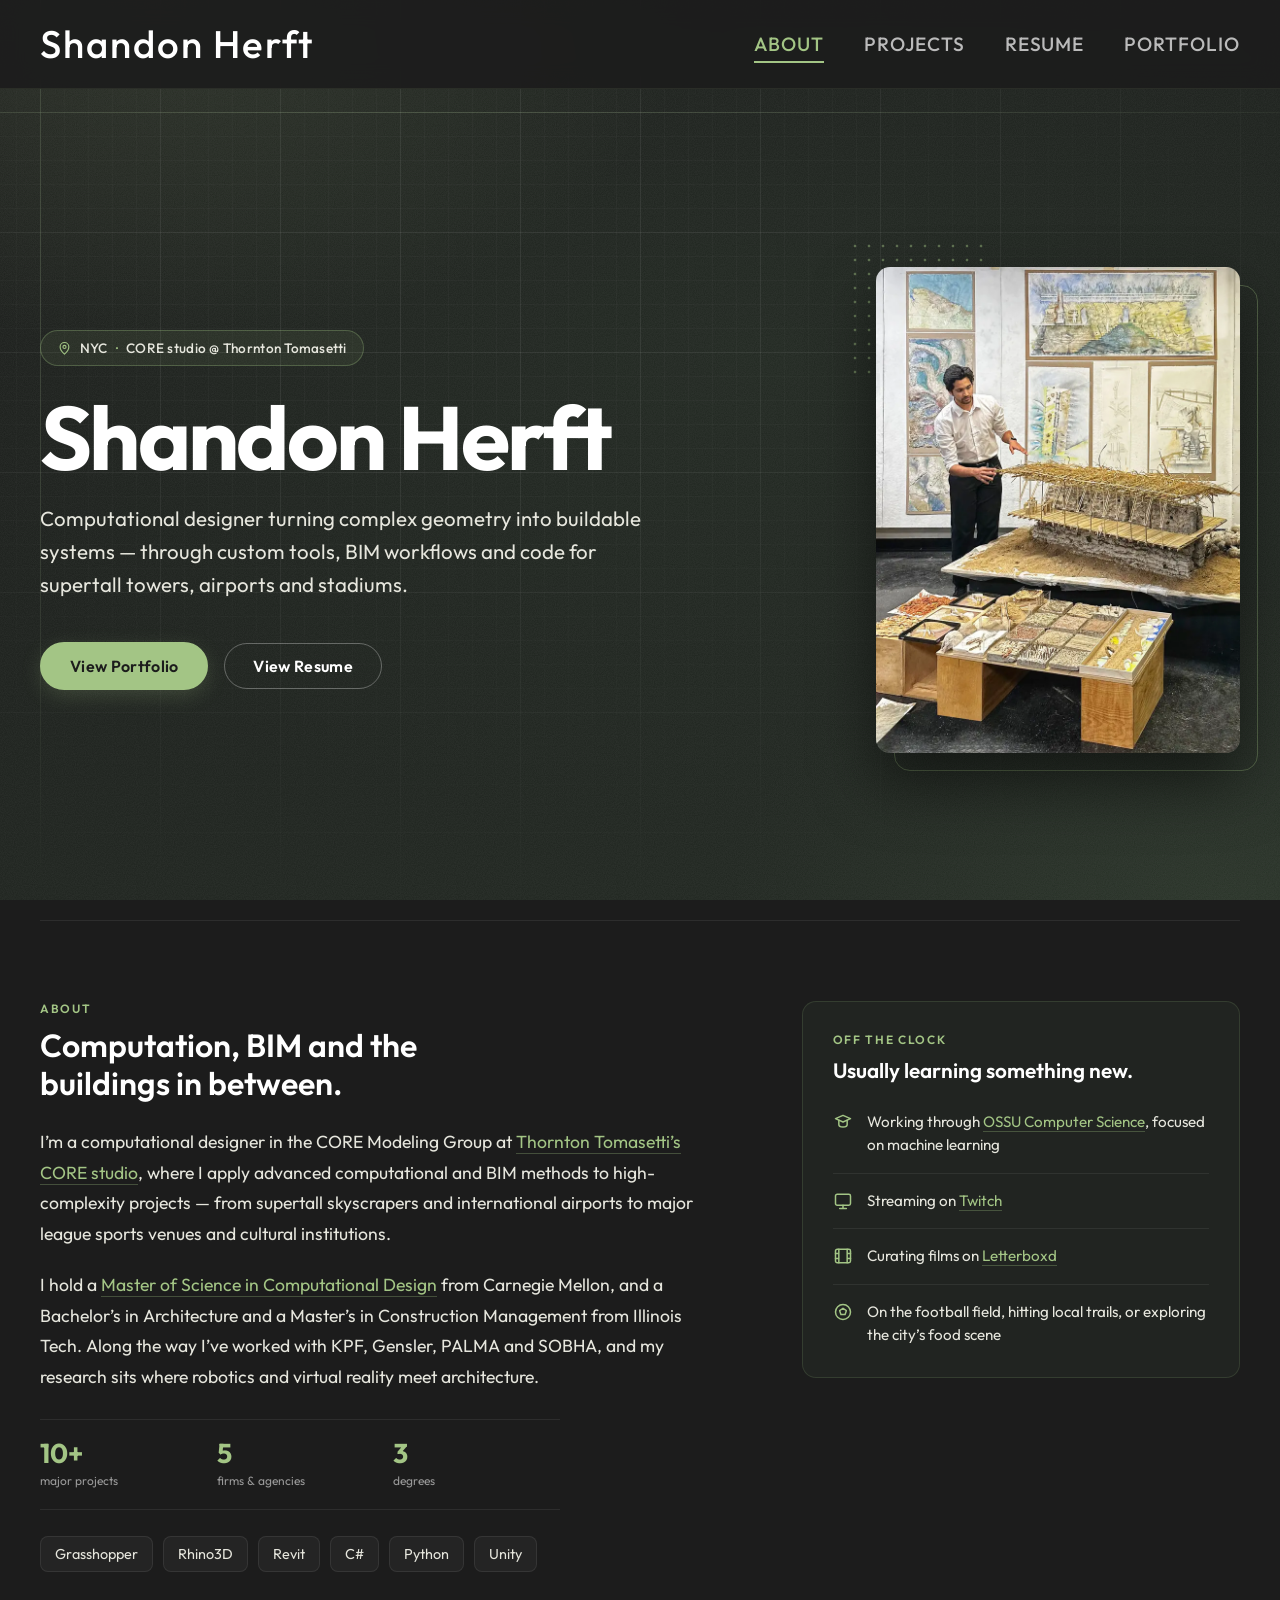
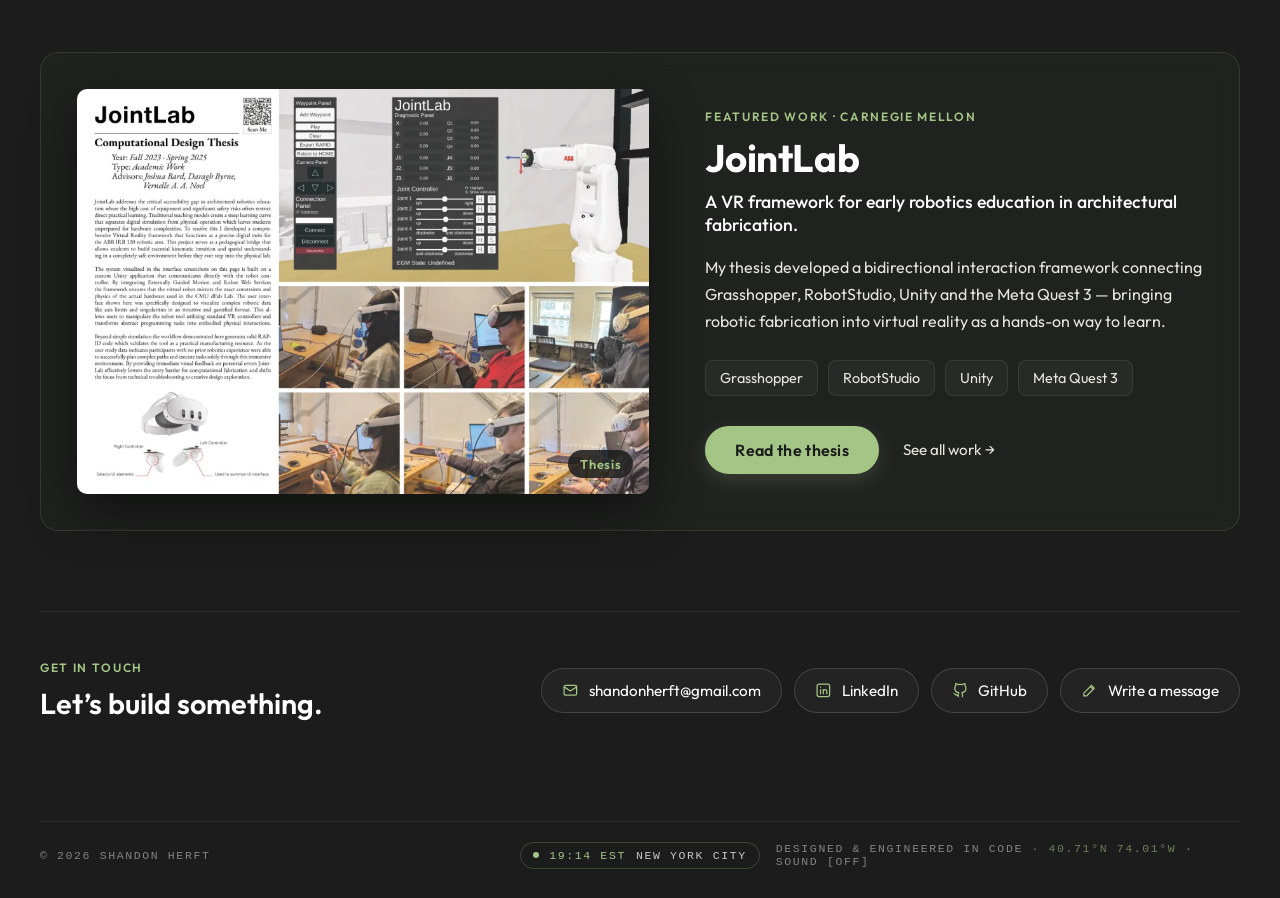
==== commit 51aed883: "Add Batch 2 live 3D turntables and connection sphere rendering" ====
--- a/index.html
+++ b/index.html
@@ -35,7 +35,7 @@
     <link rel="preconnect" href="https://fonts.googleapis.com">
     <link rel="preconnect" href="https://fonts.gstatic.com" crossorigin>
     <link rel="stylesheet" href="https://fonts.googleapis.com/css2?family=Outfit:wght@300;400;500;600;700&display=swap">
-    <link rel="stylesheet" href="styles.css?v=2">
+    <link rel="stylesheet" href="styles.css?v=7">
 </head>
 <body>
 
@@ -261,8 +261,33 @@
             </div>
         </div>
 
-        <div class="projects-grid">
-<div class="project-card" onclick="openProject('4site')" data-category="all">
+        <div class="projects-group">
+            <div class="projects-group-header">
+                <h2 class="block-title"><span>01</span>Selected Work</h2>
+                <p>Password-protected professional projects</p>
+            </div>
+            <div class="projects-grid">
+<form class="projects-gate" id="projectsGate">
+            <div class="gate-copy">
+                <svg class="gate-icon" viewBox="0 0 24 24" aria-hidden="true"><rect x="5" y="11" width="14" height="9" rx="2"/><path d="M8 11V8a4 4 0 0 1 8 0v3"/></svg>
+                <p class="gate-note">Have a password? Enter it to unlock private work projects.</p>
+            </div>
+            <div class="gate-controls">
+                <input type="password" id="projectsPassword" placeholder="Password" aria-label="Password" autocomplete="current-password" required>
+                <button type="submit" class="contact-button primary" id="projectsUnlock">Unlock</button>
+            </div>
+            <p class="gate-status" id="projectsStatus" role="status" aria-live="polite"></p>
+        </form>
+            </div>
+        </div>
+
+        <div class="projects-group">
+            <div class="projects-group-header">
+                <h2 class="block-title"><span>02</span>AEC Tech Hackathons</h2>
+                <p>Weekend sprints across NYC, Chicago, and Boston</p>
+            </div>
+            <div class="projects-grid">
+<div class="project-card" onclick="openProject('4site')" data-category="hackathon">
 <div class="project-image-wrapper">
 <div class="project-image" style="background-image: url('assets/projects/4site/hero.webp'); background-size: cover; background-position: center;"></div>
 <div class="project-overlay"></div>
@@ -277,7 +302,7 @@
 <div class="read-more-link">View Project &rarr;</div>
 </div>
 </div>
-<div class="project-card" onclick="openProject('throwshade')" data-category="all">
+<div class="project-card" onclick="openProject('throwshade')" data-category="hackathon">
 <div class="project-image-wrapper">
 <div class="project-image" style="background-image: url('assets/projects/throwshade/hero.webp'); background-size: cover; background-position: center;"></div>
 <div class="project-overlay"></div>
@@ -292,7 +317,7 @@
 <div class="read-more-link">View Project &rarr;</div>
 </div>
 </div>
-<div class="project-card" onclick="openProject('monkeys-on-keyboards')" data-category="all">
+<div class="project-card" onclick="openProject('monkeys-on-keyboards')" data-category="hackathon">
 <div class="project-image-wrapper">
 <div class="project-image" style="background-image: url('assets/projects/monkeys-on-keyboards/hero.webp'); background-size: cover; background-position: center;"></div>
 <div class="project-overlay"></div>
@@ -307,7 +332,7 @@
 <div class="read-more-link">View Project &rarr;</div>
 </div>
 </div>
-<div class="project-card" onclick="openProject('emergence')" data-category="all">
+<div class="project-card" onclick="openProject('emergence')" data-category="hackathon">
 <div class="project-image-wrapper">
 <div class="project-image" style="background-image: url('assets/projects/emergence/hero.webp'); background-size: cover; background-position: center;"></div>
 <div class="project-overlay"></div>
@@ -322,7 +347,16 @@
 <div class="read-more-link">View Project &rarr;</div>
 </div>
 </div>
-<div class="project-card" onclick="openProject('listworth')" data-category="all">
+            </div>
+        </div>
+
+        <div class="projects-group">
+            <div class="projects-group-header">
+                <h2 class="block-title"><span>03</span>Personal Projects</h2>
+                <p>Independent apps and tools</p>
+            </div>
+            <div class="projects-grid">
+<div class="project-card" onclick="openProject('listworth')" data-category="personal">
 <div class="project-image-wrapper">
 <div class="project-image" style="background-image: url('assets/projects/listworth/hero.webp'); background-size: cover; background-position: center;"></div>
 <div class="project-overlay"></div>
@@ -337,15 +371,7 @@
 <div class="read-more-link">View Project &rarr;</div>
 </div>
 </div>
-<form class="projects-gate" id="projectsGate">
-            <svg class="gate-icon" viewBox="0 0 24 24" aria-hidden="true"><rect x="5" y="11" width="14" height="9" rx="2"/><path d="M8 11V8a4 4 0 0 1 8 0v3"/></svg>
-            <p class="eyebrow">Private</p>
-            <h2>More projects</h2>
-            <p class="gate-note">Have a password? Enter it to view the private projects.</p>
-            <input type="password" id="projectsPassword" placeholder="Password" aria-label="Password" autocomplete="current-password" required>
-            <button type="submit" class="contact-button primary" id="projectsUnlock">Unlock</button>
-            <p class="gate-status" id="projectsStatus" role="status" aria-live="polite"></p>
-        </form>
+            </div>
         </div>
     
     </section>
@@ -708,6 +734,19 @@
                     </span>
                 </button>
             </div>
+            <div id="modalTurntableWrap" class="modal-turntable-wrap" hidden>
+                <canvas id="modalTurntableCanvas" class="turntable-canvas"></canvas>
+                <div class="turntable-hud">
+                    <span id="ttBadge" class="turntable-badge">LIVE 3D &middot; DRAG TO ORBIT &middot; SCROLL TO ZOOM</span>
+                    <div class="turntable-controls">
+                        <button type="button" id="ttInteractBtn" class="turntable-btn turntable-btn-primary">Interact 3D</button>
+                        <button type="button" id="ttToggleShade" class="turntable-btn" hidden>Wireframe</button>
+                        <button type="button" id="ttToggleSpin" class="turntable-btn">Pause</button>
+                        <button type="button" id="ttToggleGrids" class="turntable-btn">Grids</button>
+                        <button type="button" id="ttResetView" class="turntable-btn">Reset</button>
+                    </div>
+                </div>
+            </div>
             <img id="modalImg" src="" alt="Project Image" class="modal-header-image">
             <div class="modal-body">
                 <div class="modal-tags" id="modalTags">
@@ -732,7 +771,7 @@
         <a href="https://mail.google.com/mail/?view=cm&amp;fs=1&amp;to=shandonherft@gmail.com" target="_blank" rel="noopener">Open in Gmail &rarr;</a>
     </div>
 
-    <script src="script.js?v=3" defer></script>
+    <script src="script.js?v=11" defer></script>
 </body>
 </html>
 
--- a/styles.css
+++ b/styles.css
@@ -287,6 +287,7 @@
 .page-content.active-section .resume-header,
 .page-content.active-section .portfolio-header,
 .page-content.active-section .projects-header,
+.page-content.active-section .projects-group-header,
 .page-content.active-section .filter-container,
 .page-content.active-section .projects-grid {
     opacity: 0;
@@ -302,6 +303,8 @@
 .page-content.active-section .resume-header,
 .page-content.active-section .portfolio-header,
 .page-content.active-section .projects-header { animation-delay: 0.2s; }
+
+.page-content.active-section .projects-group-header { animation-delay: 0.25s; }
 
 .page-content.active-section .filter-container { animation-delay: 0.3s; }
 
@@ -2480,52 +2483,84 @@
     .lightbox-close { top: 16px; right: 20px; }
 }
 
-/* Projects password gate: centered card, same sheet look as the message panel */
+/* Projects password gate: compact full-width bar above the public projects */
 .projects-gate {
-    display: flex;
-    flex-direction: column;
+    grid-column: 1 / -1;
+    display: flex;
+    flex-wrap: wrap;
     align-items: center;
-    justify-content: center;
+    justify-content: space-between;
+    gap: 14px 24px;
     margin: 0;
-    padding: 32px;
-    text-align: center;
+    padding: 18px 24px;
     background: #222622;
     border: 1px solid rgba(163, 197, 133, 0.25);
     border-radius: 12px;
-    box-shadow: 0 25px 50px rgba(0, 0, 0, 0.35);
+    box-shadow: 0 12px 32px rgba(0, 0, 0, 0.28);
 }
 .projects-gate[hidden] { display: none; }
-.projects-gate h2 { margin: 0 0 10px; font-size: 1.5em; }
+.gate-copy {
+    display: flex;
+    align-items: center;
+    gap: 14px;
+    min-width: 0;
+}
 .gate-icon {
-    width: 40px;
-    height: 40px;
-    margin-bottom: 16px;
+    width: 24px;
+    height: 24px;
+    flex-shrink: 0;
     fill: none;
     stroke: #A3C585;
-    stroke-width: 1.6;
+    stroke-width: 1.75;
     stroke-linecap: round;
     stroke-linejoin: round;
 }
-.gate-note { margin: 0 0 24px; color: rgba(255, 255, 255, 0.65); line-height: 1.6; }
+.gate-note {
+    margin: 0;
+    color: rgba(255, 255, 255, 0.78);
+    font-size: 0.98em;
+    line-height: 1.45;
+}
+.gate-controls {
+    display: flex;
+    align-items: center;
+    gap: 10px;
+    flex-shrink: 0;
+}
 .projects-gate input {
-    width: 100%;
+    width: 220px;
     box-sizing: border-box;
-    margin-bottom: 14px;
-    padding: 14px 18px;
+    margin: 0;
+    padding: 10px 16px;
     border: 1px solid rgba(255, 255, 255, 0.25);
     border-radius: 50px;
     background: rgba(255, 255, 255, 0.04);
     color: #fff;
     font-family: inherit;
-    font-size: 1em;
-    text-align: center;
-}
-.projects-gate input::placeholder { color: rgba(255, 255, 255, 0.4); }
+    font-size: 0.95em;
+}
+.projects-gate input::placeholder { color: rgba(255, 255, 255, 0.45); }
 .projects-gate input:focus-visible { outline: 2px solid #A3C585; outline-offset: 2px; border-color: transparent; }
-.projects-gate .contact-button { width: 100%; }
+.projects-gate .contact-button {
+    width: auto;
+    padding: 10px 22px;
+    font-size: 0.95em;
+    white-space: nowrap;
+}
 .projects-gate .contact-button:disabled { opacity: 0.6; cursor: progress; }
-.gate-status { min-height: 1.4em; margin: 14px 0 0; font-size: 0.9em; color: rgba(255, 255, 255, 0.6); }
+.gate-status {
+    flex-basis: 100%;
+    margin: 0;
+    font-size: 0.88em;
+    color: rgba(255, 255, 255, 0.65);
+}
+.gate-status:empty { display: none; }
 .gate-status.error { color: #e0907e; }
+@media (max-width: 768px) {
+    .projects-gate { padding: 16px 18px; }
+    .gate-controls { width: 100%; }
+    .projects-gate input { flex: 1; width: auto; min-width: 0; }
+}
 
 /* Project modal video: native 16:9, never cropped, with click-to-play cover */
 .modal-video-wrap {
@@ -2630,3 +2665,239 @@
     transform: translateY(-2px);
 }
 
+/* Projects page subsections (01 Selected Work / 02 AEC Tech Hackathons / 03 Personal Projects) */
+.projects-group + .projects-group {
+    margin-top: 44px;
+    padding-top: 34px;
+    border-top: 1px solid rgba(255, 255, 255, 0.08);
+}
+
+.projects-group-header {
+    display: flex;
+    flex-wrap: wrap;
+    justify-content: space-between;
+    align-items: baseline;
+    gap: 8px 24px;
+    margin-bottom: 24px;
+}
+
+.projects-group-header .block-title {
+    margin: 0;
+}
+
+.projects-group-header p {
+    margin: 0;
+    color: #888;
+    font-size: 0.9em;
+}
+
+@media (max-width: 768px) {
+    .projects-group + .projects-group {
+        margin-top: 40px;
+        padding-top: 32px;
+    }
+}
+
+/* Flagship Training Series spotlight inside 01 Selected Work */
+.work-spotlight {
+    grid-column: 1 / -1;
+    margin-bottom: 8px;
+    border-color: rgba(163, 197, 133, 0.28);
+    box-shadow: 0 24px 60px rgba(0, 0, 0, 0.35);
+}
+
+.work-spotlight .featured-media {
+    cursor: pointer;
+}
+
+/* Interactive 3D Wireframe Turntable (Spotlight Card & Modal) */
+.modal-turntable-wrap {
+    position: relative;
+    width: 100%;
+    aspect-ratio: 16 / 10;
+    background: #141715;
+    background-image:
+        linear-gradient(rgba(255, 255, 255, 0.03) 1px, transparent 1px),
+        linear-gradient(90deg, rgba(255, 255, 255, 0.03) 1px, transparent 1px);
+    background-size: 36px 36px;
+    border-bottom: 1px solid rgba(255, 255, 255, 0.08);
+    overflow: hidden;
+    user-select: none;
+}
+
+.turntable-canvas {
+    display: block;
+    width: 100%;
+    height: 100%;
+    cursor: grab;
+    touch-action: pan-y;
+}
+
+.modal-turntable-wrap.is-engaged .turntable-canvas {
+    touch-action: none;
+}
+
+.modal-turntable-wrap.is-engaged {
+    box-shadow: inset 0 0 0 1.5px rgba(163, 197, 133, 0.45);
+}
+
+.turntable-canvas:active {
+    cursor: grabbing;
+}
+
+.featured-media .turntable-canvas {
+    aspect-ratio: 16 / 10;
+    background:
+        radial-gradient(circle at 50% 48%, rgba(159, 192, 128, 0.09), transparent 68%),
+        linear-gradient(rgba(255, 255, 255, 0.03) 1px, transparent 1px),
+        linear-gradient(90deg, rgba(255, 255, 255, 0.03) 1px, transparent 1px),
+        #141715;
+    background-size: 100% 100%, 32px 32px, 32px 32px, 100% 100%;
+    cursor: pointer;
+    transition: filter 0.25s ease;
+}
+
+.work-spotlight:hover .featured-media .turntable-canvas {
+    filter: brightness(1.06);
+}
+
+.work-spotlight:has(.turntable-canvas) .cover-badge {
+    display: inline-flex;
+    align-items: center;
+    gap: 7px;
+    border: 1px solid rgba(159, 192, 128, 0.35);
+}
+
+.work-spotlight:has(.turntable-canvas) .cover-badge::before {
+    content: '';
+    width: 7px;
+    height: 7px;
+    border-radius: 50%;
+    background: #9fc080;
+    box-shadow: 0 0 8px #9fc080;
+    animation: ttPulse 2s ease-in-out infinite;
+}
+
+@keyframes ttPulse {
+    0%, 100% { opacity: 1; transform: scale(1); }
+    50% { opacity: 0.45; transform: scale(0.8); }
+}
+
+.project-card-badge {
+    position: absolute;
+    top: 12px;
+    right: 12px;
+    z-index: 2;
+    display: inline-flex;
+    align-items: center;
+    gap: 6px;
+    padding: 5px 10px;
+    border-radius: 999px;
+    background: rgba(20, 23, 21, 0.85);
+    border: 1px solid rgba(159, 192, 128, 0.4);
+    color: #e6e9e4;
+    font: 600 11px/1 'Outfit', sans-serif;
+    letter-spacing: 0.06em;
+    text-transform: uppercase;
+    backdrop-filter: blur(6px);
+}
+
+.project-card-badge::before {
+    content: '';
+    width: 6px;
+    height: 6px;
+    border-radius: 50%;
+    background: #9fc080;
+    box-shadow: 0 0 8px #9fc080;
+    animation: ttPulse 2s ease-in-out infinite;
+}
+
+.turntable-hud {
+    position: absolute;
+    left: 16px;
+    right: 16px;
+    bottom: 14px;
+    display: flex;
+    justify-content: space-between;
+    align-items: center;
+    gap: 10px;
+    pointer-events: none;
+}
+
+.turntable-badge {
+    font: 11px/1 Consolas, monospace;
+    letter-spacing: 0.08em;
+    color: #9fc080;
+    background: rgba(20, 23, 21, 0.85);
+    border: 1px solid rgba(159, 192, 128, 0.3);
+    padding: 6px 10px;
+    border-radius: 999px;
+    backdrop-filter: blur(6px);
+}
+
+.turntable-controls {
+    display: flex;
+    gap: 6px;
+    pointer-events: auto;
+}
+
+.turntable-btn {
+    font: 11.5px/1 'Outfit', sans-serif;
+    letter-spacing: 0.04em;
+    color: #e6e9e4;
+    background: rgba(20, 23, 21, 0.88);
+    border: 1px solid rgba(255, 255, 255, 0.16);
+    padding: 6px 12px;
+    border-radius: 999px;
+    cursor: pointer;
+    transition: border-color 0.2s, color 0.2s, background 0.2s;
+}
+
+.turntable-btn:hover,
+.turntable-btn.active {
+    border-color: #A3C585;
+    color: #A3C585;
+    background: rgba(163, 197, 133, 0.12);
+}
+
+.turntable-btn-primary {
+    border-color: rgba(163, 197, 133, 0.55);
+    color: #A3C585;
+    background: rgba(163, 197, 133, 0.14);
+}
+
+@media (hover: hover) and (pointer: fine) {
+    #ttInteractBtn {
+        display: none;
+    }
+}
+
+@media (max-width: 768px) {
+    .modal-turntable-wrap {
+        aspect-ratio: 4 / 3;
+        min-height: 290px;
+    }
+    .turntable-hud {
+        left: 10px;
+        right: 10px;
+        bottom: 10px;
+        flex-wrap: wrap;
+        gap: 8px;
+    }
+    .turntable-badge {
+        font-size: 10px;
+        padding: 5px 9px;
+    }
+    .turntable-controls {
+        width: 100%;
+        justify-content: flex-end;
+        flex-wrap: wrap;
+    }
+    .turntable-btn {
+        min-height: 34px;
+        padding: 7px 12px;
+        font-size: 12px;
+    }
+}
+
+
